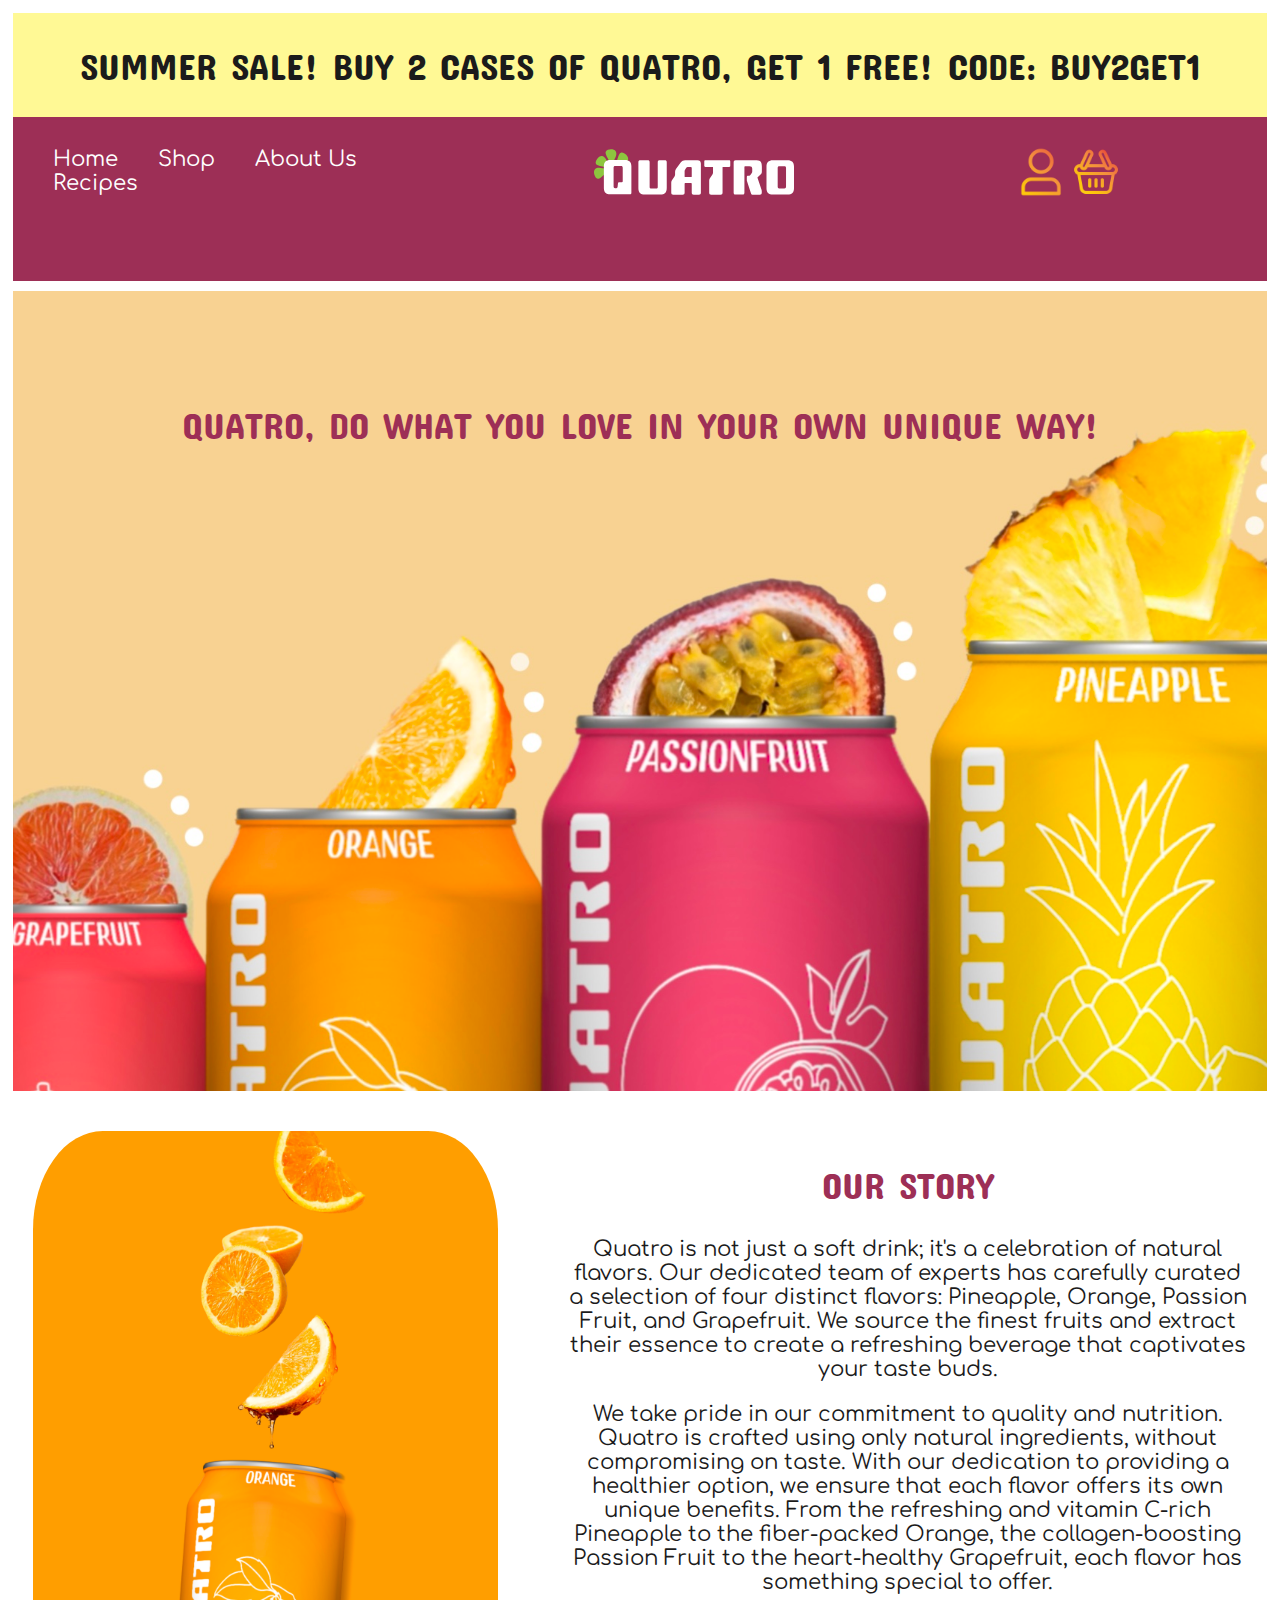
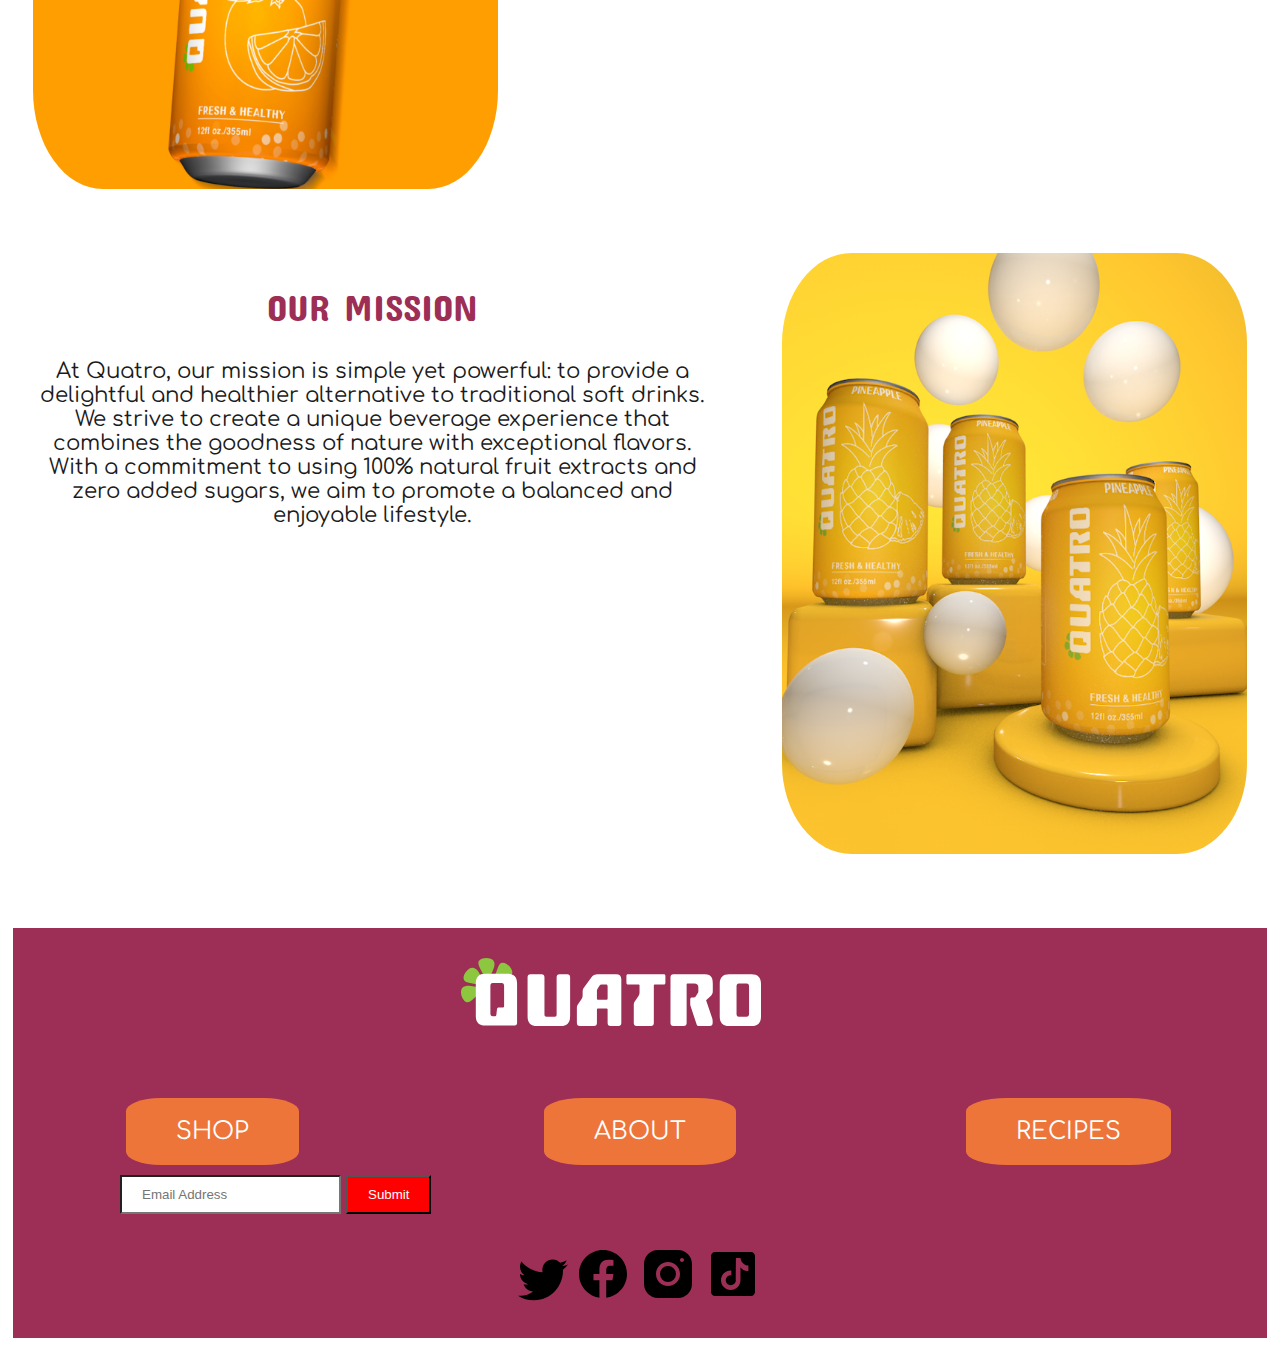
==== about.html @ 8ea50437 "completed about page and footer content" ====
<!DOCTYPE html>
<html lang="en">
    <head>
        <meta charset="UTF-8">
        <meta name="Viewport" content="width=device-width">
        <title>Quatro About</title>
        <link rel="preconnect" href="https://fonts.googleapis.com">
        <link rel="preconnect" href="https://fonts.gstatic.com" crossorigin>
        <link href="https://fonts.googleapis.com/css2?family=Comfortaa:wght@300;400;500;600&family=Concert+One&display=swap" rel="stylesheet">
        <link href="css/main.css" rel="stylesheet">
        <link href="css/grid.css" rel="stylesheet">
    </head>
     <body>
        <h1 class="hidden">About Page</h1>
        <section id="promotion">
            <div class="grid-con">
                <h2 class="col-span-4 m-col-span-12 l-col-span-12 xl-col-span-12 box">
                  SUMMER SALE! BUY 2 CASES OF QUATRO, GET 1 FREE! CODE: BUY2GET1
                </h2>  
              </div>
        </section>

        <header>
            <div class="grid-con">
                <div class="mobile tablet hamburger-menu">
                    <div class="mobile col-span-1 box hamburger-icon ">
                    <button class="hamburgerImg">
                        <img src="/img/hamburger-menu.svg" alt="Hamburger Menu"></button>
                    </div>
                    <div class="tablet m-col-span-3 box hamburger-icon ">
                        <button class="hamburgerImg"> 
                            <img src="/img/hamburger-menu.svg" alt="Hamburger Menu"></button>
                        </div>
                        
                        <div class="show-menu mobile col-span-4 box">
                <ul class="menu-items">
                    <li><a href="index.html">Home</a></li>
                    <li><a href="shop.html">Shop</a></li>
                    <li><a href="about.html">About Us</a></li>
                    <li><a href="recipes.html">Recipes</a></li>
                    </div>
                </ul>
            </div> 
            <nav class= "desktop l-col-span-5 box" >
                <ul>
                    <li><a href="index.html">Home</a></li>
                    <li><a href="shop.html">Shop</a></li>
                    <li><a href="about.html">About Us</a></li>
                    <li><a href="recipes.html">Recipes</a></li>
                </ul>
                </nav>
              <nav class="xldesktop xl-col-span-5 box">
            <ul>
                <li><a href="index.html">Home</a></li>
                <li><a href="shop.html">Shop</a></li>
                <li><a href="about.html">About Us</a></li>
                <li><a href="recipes.html">Recipes</a></li>
            </ul>
        </nav>
              <div class="col-start-2 col-span-2 m-col-span-3 l-col-start-6 l-col-span-3 xl-col-start-6 xl-col-span-3 box">
                <a href="index.html"><img class="logo" src="/img/logo-original.svg" alt="Logo"></a>
              </div>
              <div class="col-start-3 col-span-2 m-col-start-9 m-col-span-3 l-col-start-10 l-col-span-2 xl-col-start-10 xl-col-span-2 box">
                <a href="#"><img src="/img/user.png" alt="Login" ></a>
                <a href="#"><img src="/img/shopping-basket.png" alt="Cart"></a>
              </div>
            </div>
          </header>


         <div class="grid-con">
            <div class="mobile col-span-4 box about-hero-mobile">
                <h2 class="about-hero-text">
                 QUATRO, DO WHAT YOU LOVE IN YOUR OWN UNIQUE WAY!</h2>
            </div>
            <div class="tablet m-col-span-12 box about-hero">
                <h2 class="about-hero-text">
                 QUATRO, DO WHAT YOU LOVE IN YOUR OWN UNIQUE WAY!</h2>
            </div>
          <div class="desktop l-col-span-12 box about-hero">
            <h2 class="about-hero-text">
             QUATRO, DO WHAT YOU LOVE IN YOUR OWN UNIQUE WAY!</h2>
        </div>
        <div class="xldesktop xl-col-span-12 box about-hero">
            <h2 class="about-hero-text">
             QUATRO, DO WHAT YOU LOVE IN YOUR OWN UNIQUE WAY!</h2>
        </div>
        </div>
        <!---about images and section-->
        <section class="grid-con">
        <div class=" col-span-2 m-col-span-5 l-col-span-5 xl-col-span-5 box">
            <div class="the-about-images">
            <img src="/img/aboutus1.jpg">
        </div>
        </div>
         <div class="col-start-3 col-span-2 m-col-start 6 m-col-span-7 l-col-start 6 l-col-span-7 l-col-start 6 l-col-span-7 box">
            <h2>OUR STORY</h2>
            <p>Quatro is not just a soft drink; it's a celebration of natural flavors. Our dedicated team of experts has carefully curated a selection of four distinct flavors: Pineapple, Orange, Passion Fruit, and Grapefruit. We source the finest fruits and extract their essence to create a refreshing beverage that captivates your taste buds.</p>
            <p> We take pride in our commitment to quality and nutrition. Quatro is crafted using only natural ingredients, without compromising on taste. With our dedication to providing a healthier option, we ensure that each flavor offers its own unique benefits. From the refreshing and vitamin C-rich Pineapple to the fiber-packed Orange, the collagen-boosting
                 Passion Fruit to the heart-healthy Grapefruit, each flavor has something special to offer.</p>
        </div>
        <div class="col-span-2 m-col-span-7 l-col-span-7 xl-col-span-7 box">
            <h2>OUR MISSION</h2>
            <p>At Quatro, our mission is simple yet powerful: to provide a delightful and healthier alternative to traditional soft drinks. We strive to create a unique beverage experience that combines the goodness of nature with exceptional flavors. With a commitment to using 100% natural fruit 
                extracts and zero added sugars, we aim to promote a balanced and enjoyable lifestyle.</p>
        </div>
        <div class="col-start 3 col-span-2 m-col-start-8 m-col-span-5 l-col-start-8 l-col-span-5 xl-col-start-8 xl-col-span-5 box">
            <div class="the-about-images">
            <img src="/img/aboutus2.png">
        </div>
        </div>
    </section>

    <script src="js/main.js"></script>
 <footer class="spacer">
    <div class="grid-con">
        <div class="col-start-2 col-span-2 m-col-start-5 m-col-span-4 l-col-start-5 l-col-span-4 xl-col-start-5 xl-col-span-4 box">
            <div class="logo">
          <img src="/img/logo-original.svg">
        </div>
        </div>
        <div class="col-start-2 col-span-1 m-col-start-8 m-col-span-4 l-col-start-1 l-col-span-4 xl-col-start-1 xl-col-span-4 footernav box"><a href="shop.html">SHOP</a></div>
        <div class="col-start-2 col-span-1 m-col-start-8 m-col-span-4 l-col-start-5 l-col-span-4 xl-col-start-5 xl-col-span-4 footernav  box"><a href="about.html">ABOUT</a></div>
        <div class="col-start-2 col-span-1 m-col-start-8 m-col-span-4 l-col-start-9 l-col-span-4 xl-col-start-9 xl-col-span-4 footernav box"><a href="recipes.html">RECIPES</a></div>
        <div class="col-start-2 col-span-3 m-col-span-7 l-col-start-2 l-col-span-10 xl-col-start-2 xl-col-span-10">
            <form class="form-inline" action="/action_page.php">
                <label for="email"></label>
                <input type="email" id="email" placeholder="Email Address" name="email">
                <button type="submit">Submit</button>
            </form>
        </div>
        <div class="col-span-4 box m-col-span-12 l-col-span-12 xl-col-span-12 box">
            <div class="social-media-icons"></div>
            <img src="/img/icons8-twitter-50.svg" alt="twitter">
            <img src="/img/icons8-facebook-60.svg" alt="facebook">
            <img src="/img/icons8-instagram-60.svg" alt="instagram">
            <img src="/img/icons8-tiktok-60.svg" alt="tiktok">
        </div>
        </div>
     </div>
    </footer>
    </body>
        </html>
---- css/main.css ----
.hidden{
   display:none;
}

/*general styles*/
header .grid-con {
  background-color: #9D2F56;
}
body {
   font-family: 'Comfortaa', sans-serif;
   font-weight: 400;
   
 }
 img, embed, object, video, picture{
    max-width:100%;

 }
 nav {
  display: inline-block;
  background-color: #C4D682;
 }

  h1, h2, h3, h4, h5{
   font-family: 'Concert One', sans-serif;
   font-weight: 400;
   color:#9D2F56;
 }
 h1{
  font-size: 30pt;
 }
 h2{
  font-size: 28pt;

 }
 h3{ 
  font-size: 24pt;
 }
 h4{
  font-size: 20pt;

 }
 h5{
  font-size:18pt;
 }
 p{
  font-size: 16pt;
 }
 a{
    text-decoration: none;
    transition:all .5s ease-in-out;

 }
 input,textarea{
    display: block;
    margin:0px;
    padding:0px;
 }

 .spacer {
   margin-top: 40px;
 }
/*footercontent*/
footer{
background-color:#9D2F56;
color:white
}
footer a{
  text-decoration: none;
  background-color: #EE753A;
  padding-left: 50px;
  padding-right: 50px;
  padding-top:20px;
  padding-bottom: 20px;
  border-color: #EE753A;
  color:white;
  border-radius: 20%;
  font-size: 18pt;
}


/*--- promotion ---*/
 #promotion {
  background-color: #FFF995;
  text-align: center;
  padding: 0px;
}

#promotion p {
  color: black;
  font-size: 14px;
  font-weight: bold;
  text-transform: uppercase;
  animation: fade-in 1s ease-in-out;
}

@keyframes fade-in {
  0% {
    opacity: 0;
  }
  100% {
    opacity: 1;
  }
}
 
/*--- promotion end ---*/


/*--- header ---*/

.logo{
  height: 100px;
  width: 300px;
  padding-bottom:50px;

}
header {
  background-color: #9D2F56;
  padding: 0px;
}

header img {
  display: block;
  width: 100%;
  max-width: 200px; /* Adjust the size as needed */
  height: auto;
  cursor: pointer;
}

header a {
  display: inline-block;
  margin-right: 0px;
  color: white;
}

header a:hover img {
  opacity: 0.8;
}
header a img{
display: block; 
width:50px;
height:50px;
}

header button{
  background-color: #9D2F56;
  border:solid #9D2F56;
  }
  .hamburgerImg img{
    background-color:#9D2F56;
    width: 60px;
    height: 60px;
    border-color:#9D2F56;
    padding-top:40%;
  } 
  .mobile .hamburgerImg .hamburgericon {
    width:30px;
    height: 30px;
  }
  .hamburger-menu {
    display: block;
    justify-content: space-between;
    align-items: center;
    background-color:#9D2F56;
    color: #fff;
    padding: 5px;
}

.hamburger-icon {
    cursor: pointer;
}

.menu-items {
    list-style: none;
    display: none;
    left:0%;
}

.menu-items li {
    padding: 10px;
}

.menu-items li a {
    color: #fff;
    text-decoration: none;
}

/* Show the menu items when the hamburger icon is clicked */
.menu-items .show-menu {
  display: block;
  position: fixed;
  transform: translateY(-100%);
  transition: transform 0.2s;
  top: 0;
  left: 100%;
  right: 100%;
  z-index: 98;
  background-color: black;
  color: white;
  transition: 0.4s;
  padding-top: 120px;
}
.menu-items .show-menu li a{
display: block;
width: 100%;
max-width: 200px;
margin: 0 auto 16px;
text-align:center;
padding:12px 16px;
background-color: #8DC63F;

}
/*.show-menu{
  position: fixed;
  transform: translateY(-100%);
  transition: transform 0.2s;
  top: 0;
  left: 0;
  right: 0;
  bottom: 0;
  z-index: 99;
  background: black;
  color: white;
  list-style: none;
  padding-top: 4rem;
}
*/

nav{
  display:block;
  padding: 0px;
  background-color: #9D2F56;


  


}
ul{
  list-style-type: none;
  margin:0;
  padding: 0;


}
nav li a{
  font-size: 16pt;
display: block;
text-align: center;
text-decoration: none;
transition: 0.2s;


}
 
nav a:hover{
  opacity: 0.7;
}
li{
  padding-left: 20px;
  padding-right: 20px;
float:left
}
/*--- header end ---*/



/*---hero section--- */
.hero {
  background-image: url("../img/header_bg-desktop.jpg");
  background-size: cover;
  background-position: center;
  height:823px;
}
.col-span-4 .hero {
  background-image: url("../img/header-img.jpg");
  background-size: cover;
  background-position: center;
  height:310px;
}

.hero-content {
  color: black; 
  padding-top: 40px;
}

.button {
  display: inline-block;
  background-color: #ff0000; 
  color: #ffffff; 
  padding: 10px 20px;
  text-decoration: none;
}






.branding-promises {
  background-color: #8DC63F; 
  text-align: center;
  padding: 0px;
}
p .branding-promises {
  color:white;
}

/*---hero section end--- */

.about {
  padding: 20px;
}

.about-content-desktop {
  display:block;
}

.about-image {
  display: inline-block;
 height: 200px;


}

.about-icons {
  display: flex;
  justify-content: space-between;
  margin-top: 20px;
  margin-left: 500px;
  margin-right:500px;
}

.about-icon {
  width: 60px;
  height: 60px; }

.about-content-mobile {
  display: block;
}

.about-image-mobile {
  background-image: url("path/to/about-image-mobile.jpg");
  background-size: cover;
  background-position: center;
}

/*product images*/
.productimage-1 {
  background-size: cover;
  background-position: center;
  background-color: #F4C02E;

}

/*video*/

.video {
     background-image:url("path/to/.video.jpg");
     background-size: cover;
     background-position: center;
     height: 400px;
     background-color: gray; 
}

/* review*/
.review{
  background-color: #EB6763;
  color: #fff;
  font-family: Arial, Helvetica, sans-serif;
  font-size: 20pt;
}

/*cans*/
.can-1 {
background-size: cover;
background-position: center;
background-color:#9D2F56;
}

.can-2 {
  background-size: cover;
  background-position: center;
  background-color: #F47723 ; 
  padding-top: 45px;
  }
  
.can-3 {
  background-size: cover;
  background-position: center;
  background-color: #EB6763; 
  padding-top:50px;
  
  }
  
  .carousel-container {
    width: 100%;
    max-width: 600px; /* Set the desired width for the carousel */
    margin: 0 auto;
    overflow: hidden;
    position: relative;
  }
  
  .carousel-slide {
    display: flex;
    width: 300%; /* 3 images, each taking up 100% of the container */
    animation: slide 10s infinite; /* Adjust the speed and timing as needed */
  }
  
  .carousel-slide img {
    width: 100%;
    height: auto;
  }
  
  @keyframes slide {
    0% { transform: translateX(0); }
    33.33% { transform: translateX(-100%); }
    66.66% { transform: translateX(-200%); }
    100% { transform: translateX(0); }
  }
  
  
  
  
  
  
/*recipes*/
.title {
  padding-top: 10px;
  
}

.recipe-1{
  background-size: cover;
  background-position: center;
  background-color: #FFF07B; 
  }
  .recipe-1:hover{
    color:#FFBE7C;
  }
  .recipe-2{
     background-size: cover;
     background-position: center;
     background-color: #FFF07B; 
     }
     .recipe-2:hover{
      color:#FFBE7C

    }

  .recipe-3{
     background-size: cover;
     background-position: center;
     background-color: #FFF07B;

        }

        .recipe-3:hover{
          color:#FFBE7C;
        }

        
/*Newsletter*/

.newsletter-img{
background-image:url("path/to/.newsletter-img");
background-size: cover;
background-position: center;
height: 250px;
background-color: gray;
}

#email {
  display: inline-block;
  background-color:#ffffff;
  padding: 10px 20px;
}


button{
  display: inline-block;
  background-color: #ff0000; 
  color: #ffffff; 
  padding: 10px 20px;
  text-decoration: none;
}

/*Shop*/
.shop-hero{
background-image:url("path/to/.shop-hero.jpg");
background-size: cover;
background-position: center;  
height: 800px;
background-color: #FFBE7C;
}
/*recipe page*/
.recipe-ingredients{
  text-align: left;
}

/*aboout page*/
.about-hero  {
  background-image: url("/img/hero-aboutus-desktop.jpg");
  background-size:cover;
  background-position: center;
 height: 800px;
 background-color: #FFBE7C;
}

.about-hero-mobile{
  background-image: url("/img/hero-aboutus-mobile-2.jpg");
  background-size:cover;
  background-position: center;
  height:400px;
}

.about-hero-text{
padding-top: 60px;
}

.the-about-images img {
  border-radius: 15%;
}
---- css/grid.css ----
html {
    box-sizing: border-box; 
    width: 100%;
    border:none;
    padding: 5px;
  }

  *, *::before, *::after {
    box-sizing: inherit; 
  }
  .box {
    color: rgb(27, 27, 27);
    border-radius: 0px;
    padding: 20px;
    text-align: center;
    margin-top: 10px;
    margin-bottom:10px;
  }
  /*mobile*/
  .fullwidth-grid-con {
    display:grid;
    grid-template-columns:1fr minmax(0,767px)1fr;
  }
  .grid-con {
    display:grid;
    grid-template-columns: repeat(4,minmax(0,1fr));
    grid-column-gap :30px;
    max-width:767px;
    margin:0px auto;
    padding-left: 0px;
    padding-right:0px;
  }
  .col-span-auto {
    grid-column:span 1/span 1;
  }
  .col-span-1{
  grid-column:span 1/ span 1;
  }
  .col-span-2{
  grid-column:span 2/ span 2;
  }
  .col-span-3{
  grid-column: span 3/ span 3;
  }
  .col-span-4{
  grid-column: span 4/ span 4;
  }

  .col-span-full{
  grid-column: 1/-1;
  }

  .col-start-1{
    grid-column-start: 1;
  }
  .col-start-2{
    grid-column-start: 2;
  }
  .col-start-3{
    grid-column-start: 3;
  }
  .col-start-4{
    grid-column-start: 4;
  }
  .col-start-auto{
    grid-column-start: auto;
  }
  
  
  .col-end-1{
    grid-column-end: 1;
  }
  .col-end-2{
    grid-column-end: 2;
  }
  .col-end-3{
    grid-column-end: 3;
  }
  .col-end-4{
    grid-column-end: 4;
  }
  .col-end-5{
    grid-column-end: 5;
  }
  .col-end-auto{
    grid-column-end: auto;
  }
  .mobile{
    display:block;
    }
    .tablet{
    display:none;
    }
    .desktop{
    display: none;
    }
    .xldesktop {
      display: none;
    }
    /*tablet*/
    @media screen and (min-width:768px){
        /*body{
          background:#ff0000;
        }*/
      
      .fullwidth-grid-con{
        display:grid;
        grid-template-columns:1fr minmax(0,1199px)1fr;
      }
        .grid-con {
          display:grid;
          grid-template-columns: repeat(12, minmax(0,1fr));
          grid-column-gap :30px;
          max-width:1199px;
          /*only remove below whedn you fully understand the passing ofthe rules and values (this rule only)*/
          margin:0px auto;
          padding-left: 0px;
          padding-right:0px;
        }
        .m-col-span-1{
          grid-column: span 1 / span 1;
        }
        .m-col-span-2{
          grid-column: span 2/ span 2;
        }  
        .m-col-span-3{
          grid-column: span 3 / span 3;
        }  
        .m-col-span-4{
          grid-column: span 4 / span 4;
        }  
        .m-col-span-5{
          grid-column: span 5 / span 5;
        }  
        .m-col-span-6{
          grid-column: span 6 / span 6;
        }  
        .m-col-span-7{
          grid-column: span 7 / span 7;
        }
        .m-col-span-8{
          grid-column: span 8 / span 8;
        }
        .m-col-span-9{
          grid-column: span 9 / span 9;
        }
        .m-col-span-10{
          grid-column: span 10 / span 10;
        }
        .m-col-span-11{
          grid-column: span 11 / span 11;
        }
        .m-col-span-12{
          grid-column: span 12 / span 12;
        }
        .m-col-span-full{
          grid-column:  1 / -1;
        }
        
        .m-col-start-1{
          grid-column-start: 1;
        }
        .m-col-start-2{
          grid-column-start: 2;
        }
        .m-col-start-3{
          grid-column-start: 3;
        }
        .m-col-start-4{
          grid-column-start: 4;
        }
        .m-col-start-5{
          grid-column-start: 5;
        }
        .m-col-start-6{
          grid-column-start: 6;
        }
        .m-col-start-7{
          grid-column-start: 7;
        }
        .m-col-start-8{
          grid-column-start: 8;
        }  
        .m-col-start-9{
          grid-column-start: 9;
        }  
        .m-col-start-10{
          grid-column-start: 10;
        }
        .m-col-start-11{
          grid-column-start: 11;
        }
        .m-col-start-12{
          grid-column-start: 12;
        }
        .m-col-start-auto{
          grid-column-start: auto;
        }
      
        .m-col-end-1{
          grid-column-end: 1;
        }
        .m-col-end-2{
          grid-column-end: 2;
        }
        .m-col-end-3{
          grid-column-end: 3;
        }
        .m-col-end-4{
          grid-column-end: 4;
        }
        .m-col-end-5{
          grid-column-end: 5;
        }
        .m-col-end-6{
          grid-column-end: 6;
        }
        .m-col-end-7{
          grid-column-end: 7;
        }
        .m-col-end-8{
          grid-column-end: 8;
        }
        .m-col-end-9{
          grid-column-end: 9;
        }
        .m-col-end-10{
          grid-column-end: 10;
        }
        .m-col-end-11{
          grid-column-end: 11;
        } 
        .m-col-end-12{
          grid-column-end: 12;
        }
        .m-col-end-auto{
          grid-column-end: auto;
        }
        .mobile{
          display:none;
          }
          .tablet{
          display:block;
          }
          .desktop{
          display: none;
          }
          .xldesktop {
            display: none;
          }
    }

    /*desktop*/
     /*padding:0px 15px 0px 15px;*/
@media screen and (min-width: 1200px) {
  /* body{
     background: #00ff48;
   }*/
   .fullwidth-grid-con {
     display:grid;
     grid-template-columns:1fr minmax(0,1919px)1fr;
   }
 
   .grid-con {
     display:grid;
     grid-template-columns: repeat(12,minmax(0,1fr));
     grid-column-gap :30px;
     max-width:1919px;
     margin:0px auto;
     padding-left: 0px;
     padding-right:0px;
   }
   .l-col-span-1{
    grid-column: span 1 / span 1;
  }
  .l-col-span-2{
    grid-column: span 2/ span 2;
  }  
  .l-col-span-3{
    grid-column: span 3 / span 3;
  }  
  .l-col-span-4{
    grid-column: span 4 / span 4;
  }  
  .l-col-span-5{
    grid-column: span 5 / span 5;
  }  
  .l-col-span-6{
    grid-column: span 6 / span 6;
  }  
  .l-col-span-7{
    grid-column: span 7 / span 7;
  }
  .l-col-span-8{
    grid-column: span 8 / span 8;
  }
  .l-col-span-9{
    grid-column: span 9 / span 9;
  }
  .l-col-span-10{
    grid-column: span 10 / span 10;
  }
  .l-col-span-11{
    grid-column: span 11 / span 11;
  }
  .l-col-span-12{
    grid-column: span 12 / span 12;
  }
  .l-col-span-full{
    grid-column:  1 / -1;
  }
  
  .l-col-start-1{
    grid-column-start: 1;
  }
  .l-col-start-2{
    grid-column-start: 2;
  }
  .l-col-start-3{
    grid-column-start: 3;
  }
  .l-col-start-4{
    grid-column-start: 4;
  }
  .l-col-start-5{
    grid-column-start: 5;
  }
  .l-col-start-6{
    grid-column-start: 6;
  }
  .l-col-start-7{
    grid-column-start: 7;
  }
  .l-col-start-8{
    grid-column-start: 8;
  }  
  .l-col-start-9{
    grid-column-start: 9;
  }  
  .l-col-start-10{
    grid-column-start: 10;
  }
  .l-col-start-11{
    grid-column-start: 11;
  }
  .l-col-start-12{
    grid-column-start: 12;
  }
  .l-col-start-auto{
    grid-column-start: auto;
  }

  .l-col-end-1{
    grid-column-end: 1;
  }
  .l-col-end-2{
    grid-column-end: 2;
  }
  .l-col-end-3{
    grid-column-end: 3;
  }
  .l-col-end-4{
    grid-column-end: 4;
  }
  .l-col-end-5{
    grid-column-end: 5;
  }
  .l-col-end-6{
    grid-column-end: 6;
  }
  .l-col-end-7{
    grid-column-end: 7;
  }
  .l-col-end-8{
    grid-column-end: 8;
  }
  .l-col-end-9{
    grid-column-end: 9;
  }
  .l-col-end-10{
    grid-column-end: 10;
  }
  .l-col-end-11{
    grid-column-end: 11;
  } 
  .l-col-end-12{
    grid-column-end: 12;
  }
  .l-col-end-auto{
    grid-column-end: auto;
  }
 
 .mobile{
 display:none;
 }
 .tablet{
 display:none;
 }
 .desktop{
 display: block;
 }  
 .xldesktop {
  display: none;
}                                                    
 }
 @media screen and (min-width: 1920px) {

  /*body {
    background: #0400e0;
  }*/

  .full-width-grid-con {
    display: grid;
    grid-template-columns: 1fr minmax(0, 1920px) 1fr;
  }
  
  .grid-con {
    display: grid;
    grid-template-columns: repeat(12, minmax(0, 1fr));
    grid-column-gap: 34px;
    max-width: none;
    margin: 0px auto;
    padding-left: 0px;
    padding-right: 0px;
  }

  .xl-col-span-1 {
    grid-column: span 1 / span 1;
  }

  .xl-col-span-2 {
    grid-column: span 2 / span 2;
  }

  .xl-col-span-3 {
    grid-column: span 3 / span 3;
  }

  .xl-col-span-4 {
    grid-column: span 4 / span 4;
  }

  .xl-col-span-5 {
    grid-column: span 5 / span 5;
  }

  .xl-col-span-6 {
    grid-column: span 6 / span 6;
  }

  .xl-col-span-7 {
    grid-column: span 7 / span 7;
  }

  .xl-col-span-8 {
    grid-column: span 8 / span 8;
  }

  .xl-col-span-9 {
    grid-column: span 9 / span 9;
  }

  .xl-col-span-10 {
    grid-column: span 10 / span 10;
  }

  .xl-col-span-11 {
    grid-column: span 11 / span 11;
  }

  .xl-col-span-12 {
    grid-column: span 12 / span 12;
  }

  .xl-col-span-full {
    grid-column: 1 / -1;
  }

  /*-- Using grid column start --*/

.xl-col-start-1 {
  grid-column-start: 1;
}

.xl-col-start-2 {
  grid-column-start: 2;
}

.xl-col-start-3 {
  grid-column-start: 3;
}

.xl-col-start-4 {
  grid-column-start: 4;
}

.xl-col-start-5 {
  grid-column-start: 5;
}

.xl-col-start-6 {
  grid-column-start: 6;
}

.xl-col-start-7 {
  grid-column-start: 7;
}

.xl-col-start-8 {
  grid-column-start: 8;
}

.xl-col-start-9 {
  grid-column-start: 9;
}

.xl-col-start-10 {
  grid-column-start: 10;
}

.xl-col-start-11 {
  grid-column-start: 11;
}

.xl-col-start-12 {
  grid-column-start: 12;
}

.xl-col-start-13 {
  grid-column-start: 13;
}

.xl-col-start-auto {
  grid-column-start: auto;
}

.xl-col-end-1 {
  grid-column-end: 1;
}

.xl-col-end-2 {
  grid-column-end: 2;
}

.xl-col-end-3 {
  grid-column-end: 3;
}

.xl-col-end-4 {
  grid-column-end: 4;
}

.xl-col-end-5 {
  grid-column-end: 5;
}

.xl-col-end-6 {
  grid-column-end: 6;
}

.xl-col-end-7 {
  grid-column-end: 7;
}

.xl-col-end-8 {
  grid-column-end: 8;
}

.xl-col-end-9 {
  grid-column-end: 9;
}

.xl-col-end-10 {
  grid-column-end: 10;
}

.xl-col-end-11 {
  grid-column-end: 11;
}

.xl-col-end-12 {
  grid-column-end: 12;
}

.xl-col-end-13 {
  grid-column-end: 13;
}

.xl-col-end-auto {
  grid-column-end: auto;
}
  
.mobile {
  display: none;
}
  
.tablet {
    display: none;
}
  
.desktop {
  display: none;
}
.xldesktop {
  display: block;
}
}
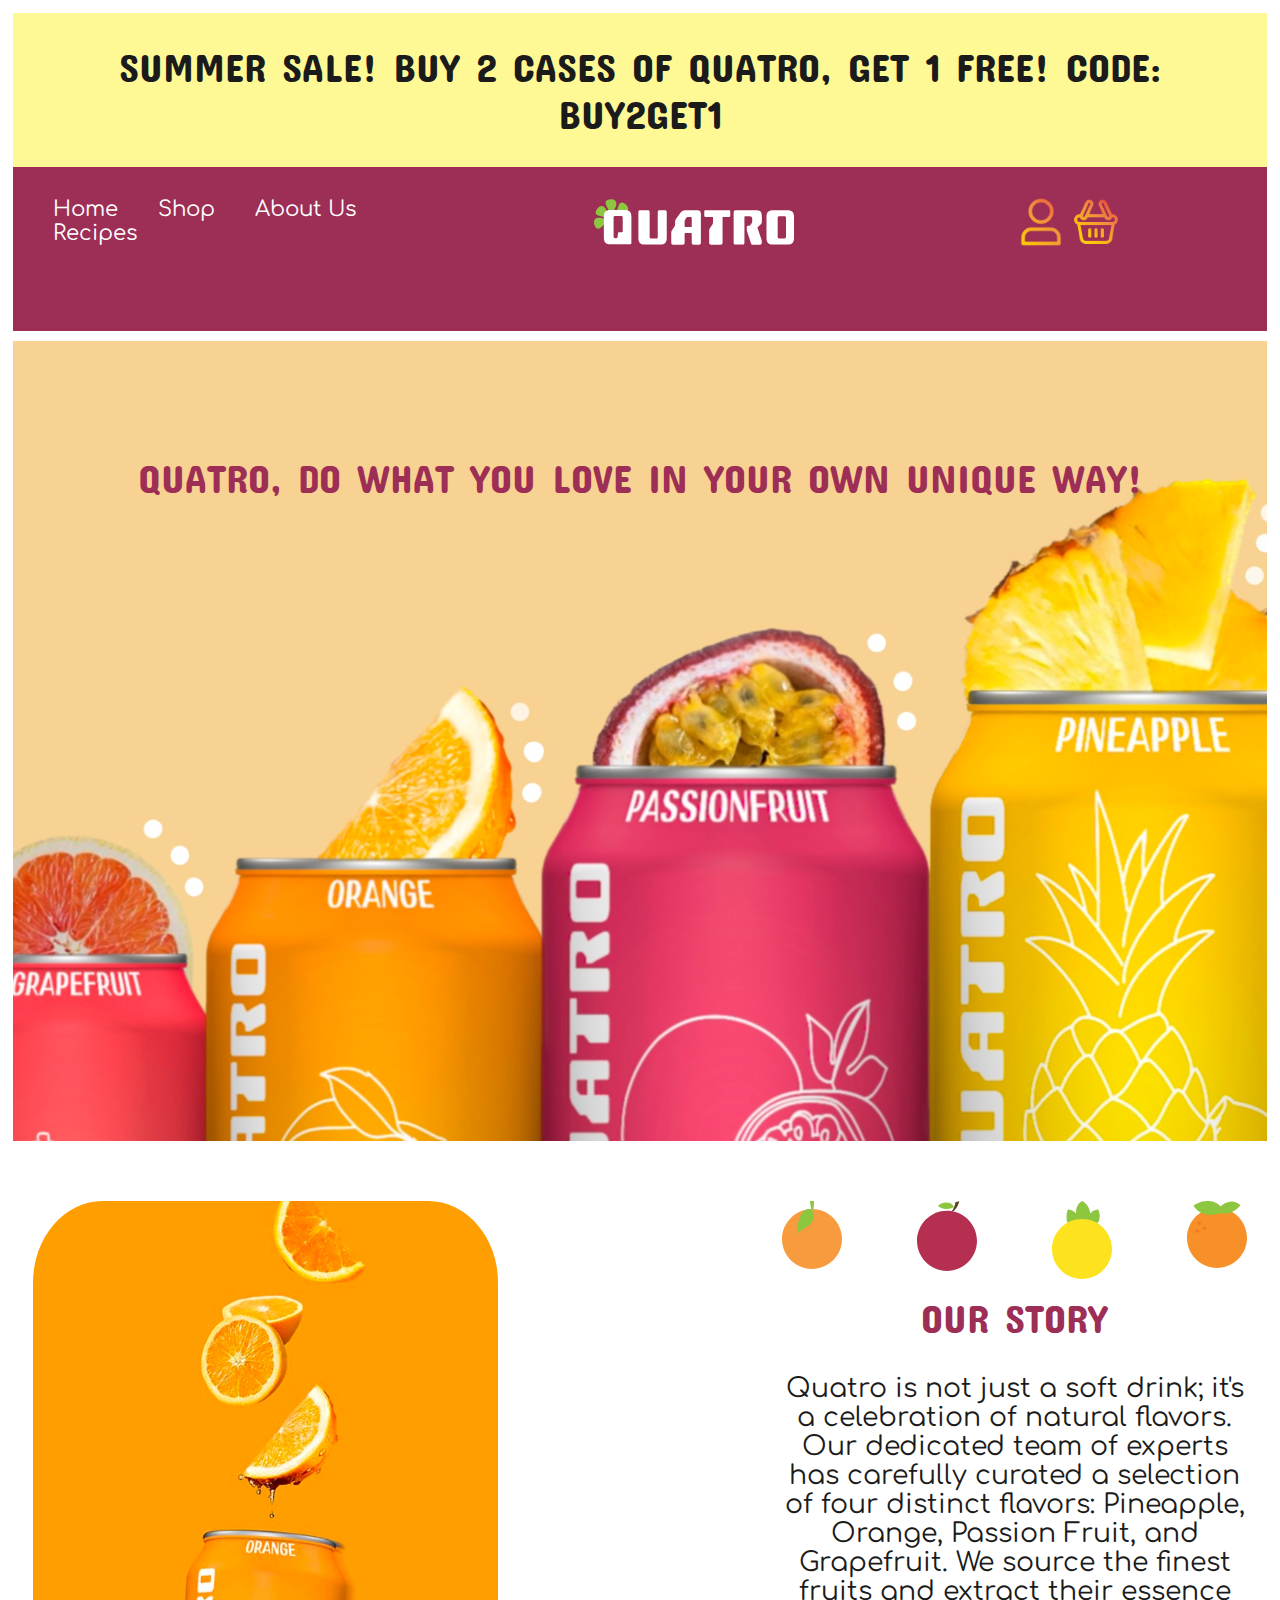
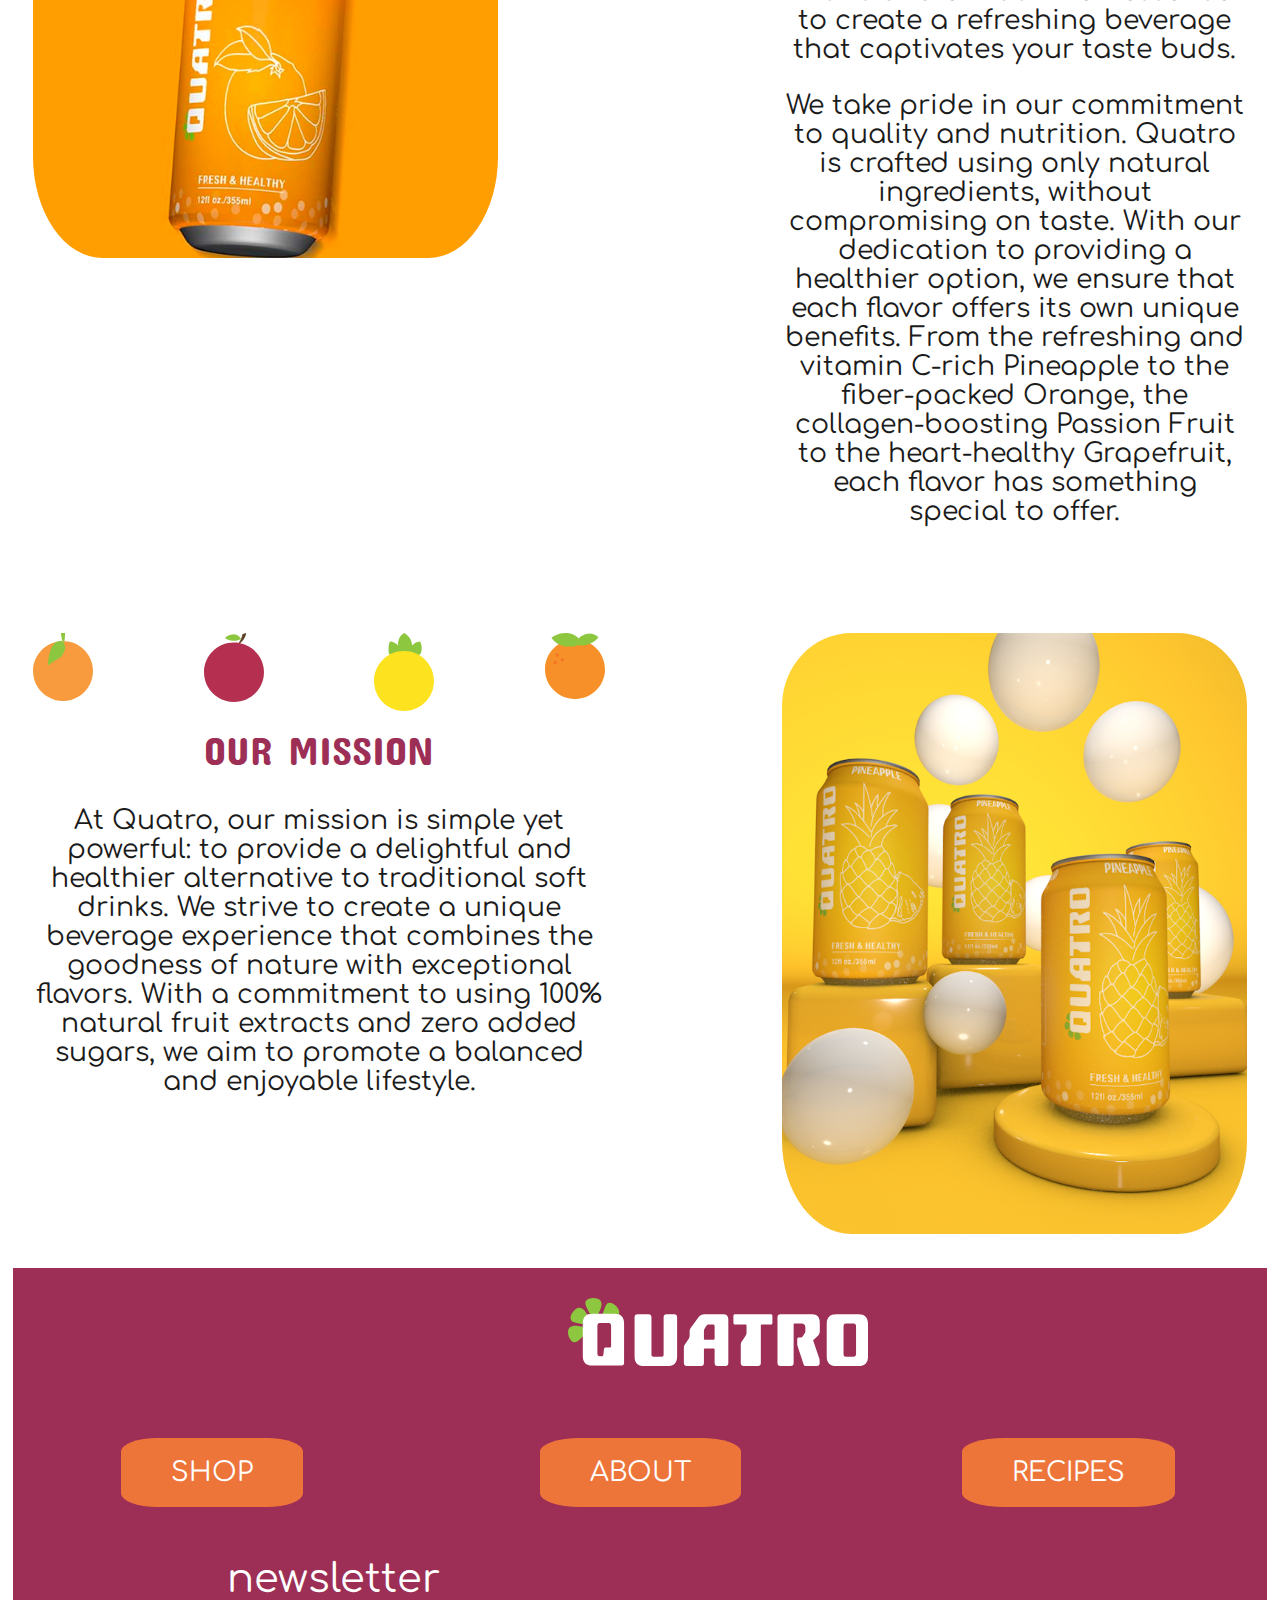
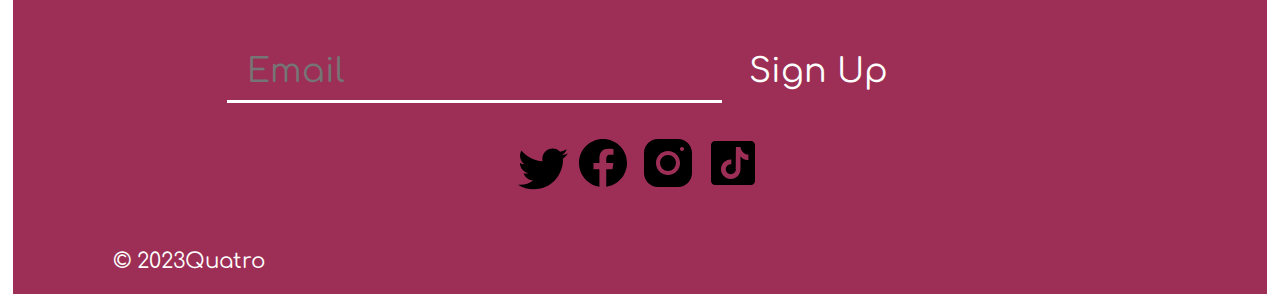
==== commit 2bde9180: "about page icons separate device classes for recipes for alignment" ====
--- a/about.html
+++ b/about.html
@@ -38,8 +38,8 @@
                     <li><a href="shop.html">Shop</a></li>
                     <li><a href="about.html">About Us</a></li>
                     <li><a href="recipes.html">Recipes</a></li>
+                </ul>
                     </div>
-                </ul>
             </div> 
             <nav class= "desktop l-col-span-5 box" >
                 <ul>
@@ -90,56 +90,95 @@
         <section class="grid-con">
         <div class=" col-span-2 m-col-span-5 l-col-span-5 xl-col-span-5 box">
             <div class="the-about-images">
-            <img src="/img/aboutus1.jpg">
+            <img src="/img/aboutus1.jpg" alt=" Product image of orange flavour">
         </div>
         </div>
-         <div class="col-start-3 col-span-2 m-col-start 6 m-col-span-7 l-col-start 6 l-col-span-7 l-col-start 6 l-col-span-7 box">
+         <div class="col-start-3 col-span-2 m-col-start-7 m-col-span-7 l-col-start-8 l-col-span-5 xl-col-start-7 xl-col-span-5 box">
+            <div class="about-icons">
+                <div class="about-icon">
+                <img src="/img/grape.svg" alt="grapefruit icon"></div>
+                <div class="about-icon">
+                <img src="/img/Passionfruit.svg" alt="passionfruit icon"></div>
+                <div class="about-icon">
+                <img src="/img/pinapple1.svg" alt="pineapple icon"></div>
+                <div class="about-icon">
+                    <img src="/img/orange.svg" alt="orange"></div>
+            </div>
             <h2>OUR STORY</h2>
             <p>Quatro is not just a soft drink; it's a celebration of natural flavors. Our dedicated team of experts has carefully curated a selection of four distinct flavors: Pineapple, Orange, Passion Fruit, and Grapefruit. We source the finest fruits and extract their essence to create a refreshing beverage that captivates your taste buds.</p>
             <p> We take pride in our commitment to quality and nutrition. Quatro is crafted using only natural ingredients, without compromising on taste. With our dedication to providing a healthier option, we ensure that each flavor offers its own unique benefits. From the refreshing and vitamin C-rich Pineapple to the fiber-packed Orange, the collagen-boosting
                  Passion Fruit to the heart-healthy Grapefruit, each flavor has something special to offer.</p>
-        </div>
-        <div class="col-span-2 m-col-span-7 l-col-span-7 xl-col-span-7 box">
+                </div>
+        <div class="col-span-2 m-col-span-6 l-col-span-6 xl-col-span-6 box">
+            <div class="about-icons">
+                <div class="about-icon">
+                <img src="/img/grape.svg" alt="grapefruit icon"></div>
+                <div class="about-icon">
+                <img src="/img/Passionfruit.svg" alt="passionfruit icon"></div>
+                <div class="about-icon">
+                <img src="/img/pinapple1.svg" alt="pineapple icon"></div>
+                <div class="about-icon">
+                    <img src="/img/orange.svg" alt="orange"></div>
+            </div>
             <h2>OUR MISSION</h2>
             <p>At Quatro, our mission is simple yet powerful: to provide a delightful and healthier alternative to traditional soft drinks. We strive to create a unique beverage experience that combines the goodness of nature with exceptional flavors. With a commitment to using 100% natural fruit 
                 extracts and zero added sugars, we aim to promote a balanced and enjoyable lifestyle.</p>
         </div>
         <div class="col-start 3 col-span-2 m-col-start-8 m-col-span-5 l-col-start-8 l-col-span-5 xl-col-start-8 xl-col-span-5 box">
             <div class="the-about-images">
-            <img src="/img/aboutus2.png">
+            <img src="/img/aboutus2.png" alt="product image of pineapple flavour">
         </div>
         </div>
     </section>
+    <section class="grid-con newsletter">
+        <div class="tablet m-col-span-12 box">
+            <h3>Join our mailing list! </h3>
+            <p>Enter your email to be the first to know about anything Quatro</p>
+            </div>
+        <div class="tablet m-col-span-8 box">
+            <form class="form-inline" action="/action_page.php">
+                <label for="email"></label>
+                <input type="email" id="email" placeholder="Email" name="email">
+                <div class="tablet m-col-start-9 m-col-span-3 box">
+                <button type="submit">Submit</button> 
+            </div>
+            </form>
+        </div>
+</section>
 
     <script src="js/main.js"></script>
- <footer class="spacer">
-    <div class="grid-con">
-        <div class="col-start-2 col-span-2 m-col-start-5 m-col-span-4 l-col-start-5 l-col-span-4 xl-col-start-5 xl-col-span-4 box">
-            <div class="logo">
-          <img src="/img/logo-original.svg">
+    <footer class="spacer">
+        <div class="grid-con">
+            <div class="col-start-2 col-span-2 m-col-start-5 m-col-span-7 l-col-start-6 l-col-span-6 xl-col-start-6 xl-col-span-6 box">
+                <div class="logo">
+              <img src="/img/logo-original.svg" alt="quatro logo">
+            </div>
+            </div>
+            <div class="col-start-2 col-span-1 m-col-start-9 m-col-span-4 l-col-start-1 l-col-span-4 xl-col-start-1 xl-col-span-4 footernav box"><a href="shop.html">SHOP</a></div>
+            <div class="col-start-2 col-span-1 m-col-start-9 m-col-span-4 l-col-start-5 l-col-span-4 xl-col-start-5 xl-col-span-4 footernav  box"><a href="about.html">ABOUT</a></div>
+            <div class="col-start-2 col-span-1 m-col-start-9 m-col-span-4 l-col-start-9 l-col-span-4 xl-col-start-9 xl-col-span-4 footernav box"><a href="recipes.html">RECIPES</a></div>
+            <div class="col-span-4 m-col-span-9 m-col-start-2 l-col-span-10 l-col-start-3 xl-col-span-10 xl-col-start-3">
+                <p>newsletter</p>
+            <form class="form-inline" action="/action_page.php">
+                <label for="email"></label>
+                <input type="email" id="email" placeholder="Email" name="email">
+                <button type="submit">Sign Up </button>
+            </form>
+        </div>
+            <div class="col-span-4 box m-col-span-12 l-col-span-12 xl-col-span-12 box">
+                <div class="social-media-icons">
+                <img src="/img/icons8-twitter-50.svg" alt="twitter">
+                <img src="/img/icons8-facebook-60.svg" alt="facebook">
+                <img src="/img/icons8-instagram-60.svg" alt="instagram">
+                <img src="/img/icons8-tiktok-60.svg" alt="tiktok">
+            </div>
+            </div>
+         <div class="col-span-2 m-col-span-4 l-col-span-4 xl-col-span-4">
+        <p id="copyright"> &copy; 2023Quatro </p> 
         </div>
         </div>
-        <div class="col-start-2 col-span-1 m-col-start-8 m-col-span-4 l-col-start-1 l-col-span-4 xl-col-start-1 xl-col-span-4 footernav box"><a href="shop.html">SHOP</a></div>
-        <div class="col-start-2 col-span-1 m-col-start-8 m-col-span-4 l-col-start-5 l-col-span-4 xl-col-start-5 xl-col-span-4 footernav  box"><a href="about.html">ABOUT</a></div>
-        <div class="col-start-2 col-span-1 m-col-start-8 m-col-span-4 l-col-start-9 l-col-span-4 xl-col-start-9 xl-col-span-4 footernav box"><a href="recipes.html">RECIPES</a></div>
-        <div class="col-start-2 col-span-3 m-col-span-7 l-col-start-2 l-col-span-10 xl-col-start-2 xl-col-span-10">
-            <form class="form-inline" action="/action_page.php">
-                <label for="email"></label>
-                <input type="email" id="email" placeholder="Email Address" name="email">
-                <button type="submit">Submit</button>
-            </form>
-        </div>
-        <div class="col-span-4 box m-col-span-12 l-col-span-12 xl-col-span-12 box">
-            <div class="social-media-icons"></div>
-            <img src="/img/icons8-twitter-50.svg" alt="twitter">
-            <img src="/img/icons8-facebook-60.svg" alt="facebook">
-            <img src="/img/icons8-instagram-60.svg" alt="instagram">
-            <img src="/img/icons8-tiktok-60.svg" alt="tiktok">
-        </div>
-        </div>
-     </div>
-    </footer>
-    </body>
-        </html>
+        </footer>
+        </body>
+            </html>
 
 
--- a/css/main.css
+++ b/css/main.css
@@ -6,11 +6,12 @@
 header .grid-con {
   background-color: #9D2F56;
 }
-body {
+body, button, a, input{
    font-family: 'Comfortaa', sans-serif;
    font-weight: 400;
    
  }
+
  img, embed, object, video, picture{
     max-width:100%;
 
@@ -26,28 +27,30 @@
    color:#9D2F56;
  }
  h1{
+  font-size: 32pt;
+ }
+ h2{
   font-size: 30pt;
- }
- h2{
+
+ }
+ h3{ 
   font-size: 28pt;
-
- }
- h3{ 
-  font-size: 24pt;
  }
  h4{
+  font-size: 26pt;
+
+ }
+ h5{
+  font-size:24pt;
+ }
+ p{
   font-size: 20pt;
-
- }
- h5{
-  font-size:18pt;
- }
- p{
-  font-size: 16pt;
- }
- a{
+ }
+ a {
     text-decoration: none;
+   font-family: 'Comfortaa', sans-serif;
     transition:all .5s ease-in-out;
+    font-size: 20pt;
 
  }
  input,textarea{
@@ -57,26 +60,8 @@
  }
 
  .spacer {
-   margin-top: 40px;
- }
-/*footercontent*/
-footer{
-background-color:#9D2F56;
-color:white
-}
-footer a{
-  text-decoration: none;
-  background-color: #EE753A;
-  padding-left: 50px;
-  padding-right: 50px;
-  padding-top:20px;
-  padding-bottom: 20px;
-  border-color: #EE753A;
-  color:white;
-  border-radius: 20%;
-  font-size: 18pt;
-}
-
+   margin-top: 0px;
+ }
 
 /*--- promotion ---*/
  #promotion {
@@ -87,7 +72,6 @@
 
 #promotion p {
   color: black;
-  font-size: 14px;
   font-weight: bold;
   text-transform: uppercase;
   animation: fade-in 1s ease-in-out;
@@ -147,8 +131,8 @@
   }
   .hamburgerImg img{
     background-color:#9D2F56;
-    width: 60px;
-    height: 60px;
+    width: 50px;
+    height: 50px;
     border-color:#9D2F56;
     padding-top:40%;
   } 
@@ -157,58 +141,50 @@
     height: 30px;
   }
   .hamburger-menu {
-    display: block;
-    justify-content: space-between;
-    align-items: center;
-    background-color:#9D2F56;
-    color: #fff;
-    padding: 5px;
-}
-
-.hamburger-icon {
-    cursor: pointer;
+   border: 0;
+   background-color: #9D2F56;
+   margin: 20px;
+   cursor: pointer;
+   z-index: 2;
+   position: absolute;
+   top:0;
+}
+
+.nava{
+  position: absolute;
+  height: 100%;
+  width:300px;
+  display: flex;
+  flex-direction:column;
+  justify-content: center;
+  margin-left: -300px;
+  transition: ease 700ms;
+  top:0;
 }
 
 .menu-items {
-    list-style: none;
-    display: none;
-    left:0%;
-}
-
-.menu-items li {
-    padding: 10px;
-}
-
-.menu-items li a {
-    color: #fff;
-    text-decoration: none;
-}
-
-/* Show the menu items when the hamburger icon is clicked */
-.menu-items .show-menu {
-  display: block;
-  position: fixed;
-  transform: translateY(-100%);
-  transition: transform 0.2s;
-  top: 0;
-  left: 100%;
-  right: 100%;
-  z-index: 98;
-  background-color: black;
-  color: white;
-  transition: 0.4s;
-  padding-top: 120px;
-}
-.menu-items .show-menu li a{
-display: block;
-width: 100%;
-max-width: 200px;
-margin: 0 auto 16px;
-text-align:center;
-padding:12px 16px;
-background-color: #8DC63F;
-
-}
+  display: flex;
+  flex-direction: column;
+  background-color: #9D2F56;
+  justify-content: space-between;
+  height: 100%;
+  padding:150px 0px;
+
+}
+.menu-items li{
+  font-size: 50px;
+  margin: 0px, 80px;
+}
+.menu-items li a{
+  color:white;
+}
+
+.nava.close{
+  margin-left: 0px;
+}
+
+
+
 /*.show-menu{
   position: fixed;
   transform: translateY(-100%);
@@ -266,7 +242,7 @@
 
 /*---hero section--- */
 .hero {
-  background-image: url("../img/header_bg-desktop.jpg");
+  background-image: url("../img/hero-home-desktop.jpg");
   background-size: cover;
   background-position: center;
   height:823px;
@@ -307,41 +283,48 @@
 
 /*---hero section end--- */
 
+#banner{
+  justify-content:space-evenly;
+}
+
 .about {
   padding: 20px;
 }
 
 .about-content-desktop {
   display:block;
-}
-
-.about-image {
+  
+  
+}
+
+.about-image img {
   display: inline-block;
- height: 200px;
+ width:600px;
+ border-color: #FBA327;
+ border-width: 20px;
+ border-radius: 15%;
+ margin-left:15px;
 
 
 }
 
 .about-icons {
   display: flex;
-  justify-content: space-between;
+  justify-content:space-between;
   margin-top: 20px;
-  margin-left: 500px;
-  margin-right:500px;
+  color: #9D2F56;
+  
 }
 
 .about-icon {
   width: 60px;
   height: 60px; }
 
-.about-content-mobile {
-  display: block;
-}
-
-.about-image-mobile {
-  background-image: url("path/to/about-image-mobile.jpg");
-  background-size: cover;
-  background-position: center;
+.learn-more{
+  text-decoration: underline;
+  font-size: 16pt;
+  color: #9D2F56;
+  font-weight: 600;
 }
 
 /*product images*/
@@ -351,27 +334,107 @@
   background-color: #F4C02E;
 
 }
-
+/*Carousel*/
+#game-boards {
+    text-align: center;
+    display: flex;
+    flex-direction: row;
+    max-width: 900px;
+    margin: 0 auto;
+  }
+
+.puzzle-pieces, .puzzle-board {
+	margin-top: 40px;
+	height: 400px;
+	border: medium solid #333;
+	background-color: #000;
+	color: inherit;
+	overflow: hidden;
+}
+
+.puzzle-pieces {
+	width: 300px;
+	margin-right: 20px;
+	display: flex;
+	flex-direction: column;
+}
+
+.puzzle-board { 
+	width:650px; 
+	background-image: url('/img/quatroCan0.png');
+  background-repeat: no-repeat;
+	display: flex;
+	flex-wrap: wrap;
+	margin-bottom: 65px;
+  height: 800px;
+
+}
+#buttonHolder {
+	margin: 0px auto;
+	text-align:center;
+}
+
+#buttonHolder img {
+	margin-left: 5px;
+	margin-right: 5px;
+	border-radius: 20px;
+	border: thin solid #333;
+	cursor: pointer;
+  height: 50px;
+  width:50px;
+  display: inline-block;
+}
+
+#buttonHolder img:hover {
+	opacity:.5;
+}
 /*video*/
 
 .video {
-     background-image:url("path/to/.video.jpg");
-     background-size: cover;
-     background-position: center;
-     height: 400px;
-     background-color: gray; 
+
 }
 
 /* review*/
 .review{
   background-color: #EB6763;
   color: #fff;
-  font-family: Arial, Helvetica, sans-serif;
-  font-size: 20pt;
+  font-size: 26pt;
+  border-radius: 20px;
+  padding-top:100px;
+  padding-bottom: 100px;
+  padding-left: 100px;
+
+}
+.review p{
+font-size: 30pt;
+text-align: left;
+}
+.review img{
+  width:400px;
+  display: block;
+  padding-bottom: 40px;
+}
+.review button{
+  background-color: white;
+  color:#F5C569;
+  border-color: white;
+  font-size: 30pt;
+  display: block;
+  padding-top:35px;
+  padding-bottom:35px;
+  border-radius: 45%;
+  padding-left:15px;
+  padding-right:15px;
+}
+#reviewer p{
+  color: white;
+  font-size: 16pt;
+  text-align: center;
+  
 }
 
 /*cans*/
-.can-1 {
+/*.can-1 {
 background-size: cover;
 background-position: center;
 background-color:#9D2F56;
@@ -390,38 +453,8 @@
   background-color: #EB6763; 
   padding-top:50px;
   
-  }
-  
-  .carousel-container {
-    width: 100%;
-    max-width: 600px; /* Set the desired width for the carousel */
-    margin: 0 auto;
-    overflow: hidden;
-    position: relative;
-  }
-  
-  .carousel-slide {
-    display: flex;
-    width: 300%; /* 3 images, each taking up 100% of the container */
-    animation: slide 10s infinite; /* Adjust the speed and timing as needed */
-  }
-  
-  .carousel-slide img {
-    width: 100%;
-    height: auto;
-  }
-  
-  @keyframes slide {
-    0% { transform: translateX(0); }
-    33.33% { transform: translateX(-100%); }
-    66.66% { transform: translateX(-200%); }
-    100% { transform: translateX(0); }
-  }
-  
-  
-  
-  
-  
+  }*/  
+ 
   
 /*recipes*/
 .title {
@@ -460,21 +493,96 @@
 
         
 /*Newsletter*/
-
-.newsletter-img{
-background-image:url("path/to/.newsletter-img");
-background-size: cover;
-background-position: center;
-height: 250px;
-background-color: gray;
-}
-
-#email {
+section .newsletter {
+  background-color:#F2A01F;
+  
+}
+section .newsletter p h3{
+  text-align: left;
+}
+.newsletter .form-inline input {
+font-size: 20pt;
+border-radius: 30%;;
+border-color: transparent;
+padding-top: 20px;
+padding-bottom:20px;
+padding-left: 10px;
+padding-right: 150px;
+display: block;
+}
+.newsletter .form-inline #email{
+  background-color:#EE753A;
+  font-size: 20pt;
+
+
+}
+.newsletter .form-inline button {
+ font-size: 20pt;
+border-radius: 30%;
+border-color: transparent;
+background-color: #F4C02E;
+display:block;
+
+}
+footer #email {
   display: inline-block;
-  background-color:#ffffff;
   padding: 10px 20px;
-}
-
+
+}
+
+/*footercontent*/
+footer{
+  background-color:#9D2F56;
+  color:white
+  }
+  footer a{
+    text-decoration: none;
+    background-color: #EE753A;
+    padding-left: 50px;
+    padding-right: 50px;
+    padding-top:20px;
+    padding-bottom: 20px;
+    border-color: #EE753A;
+    color:white;
+    border-radius: 20%;
+    font-size: 20pt;
+    font-family: 'Comfortaa', sans-serif;
+  }
+  footer p{
+    font-size:30pt;
+  }
+  
+  footer form .form-inline{
+    align-items: center;
+    padding-top: 50px;
+   
+  }
+  
+  footer .form-inline input{
+  font-size: 25pt;
+  color: white;
+  background-color: #9D2F56;
+  border-top:transparent;
+  border-left: transparent;
+  border-right: transparent;
+  border-bottom: solid white;
+  padding-right:100px;
+  }
+  footer .form-inline #email{
+    background-color: #9D2F56;
+  
+  }
+  footer .form-inline button{
+    font-size: 25pt;
+    background: transparent;
+    border-color: transparent;
+    cursor: pointer;
+   
+  }
+  #copyright{
+    margin-left: 100px;
+    font-size: 16pt;
+  }
 
 button{
   display: inline-block;
@@ -485,19 +593,82 @@
 }
 
 /*Shop*/
-.shop-hero{
-background-image:url("path/to/.shop-hero.jpg");
+.hero-shop-mobile{
+  background-image:url("/img/hero-shop-mobile.jpg");
+  background-size:cover;
+  background-position: center;
+ height: 400px;}
+
+.hero-shop{
+background-image:url("/img/hero-shop-desktop.png");
 background-size: cover;
 background-position: center;  
 height: 800px;
 background-color: #FFBE7C;
 }
+.products h3 {
+  color:#8DC63F;
+
+}
+.products p {
+  color:#9D2F56;
+  font-family: 'Comfortaa', sans-serif;
+
+}
+
+.cart-cont {
+  display: flex;
+  align-items: center;
+  margin-left: 160px;
+  
+}
+
+.minus-btn, .plus-btn {
+  width: 40px;
+  height: 40px;
+  font-size: 18px;
+  cursor: pointer;
+  background-color: #8DC63F;
+  border-color: #8DC63F;
+  padding-bottom: 10px;
+  border-radius: 15%;
+  
+  
+
+}
+
+.item-count {
+  margin: 0 10px;
+}
+
+.add-to-cart-btn {
+  height: 40px;
+  padding: 8px 16px;
+  font-size: 16px;
+  cursor: pointer;
+  background-color: #8DC63F;
+  margin-left: 15px;
+  border-color: #8DC63F;
+  border-radius: 15%;
+  
+}
 /*recipe page*/
-.recipe-ingredients{
-  text-align: left;
-}
-
-/*aboout page*/
+
+.recipe-hero-mobile{ background-image: url("/img/hero-recipes-mobile\ 1.jpg");
+  background-size:cover;
+  background-position: center;
+  height:400px;}
+
+.recipe-hero{  background-image: url("/img/hero-recipes-desktop.jpg");
+  background-size:cover;
+  background-position: center;
+ height: 800px;}
+ .instructions h2 p {
+text-align: left;
+ }
+
+
+/*about page*/
 .about-hero  {
   background-image: url("/img/hero-aboutus-desktop.jpg");
   background-size:cover;
@@ -519,4 +690,5 @@
 
 .the-about-images img {
   border-radius: 15%;
+  padding-top: 20px;
 }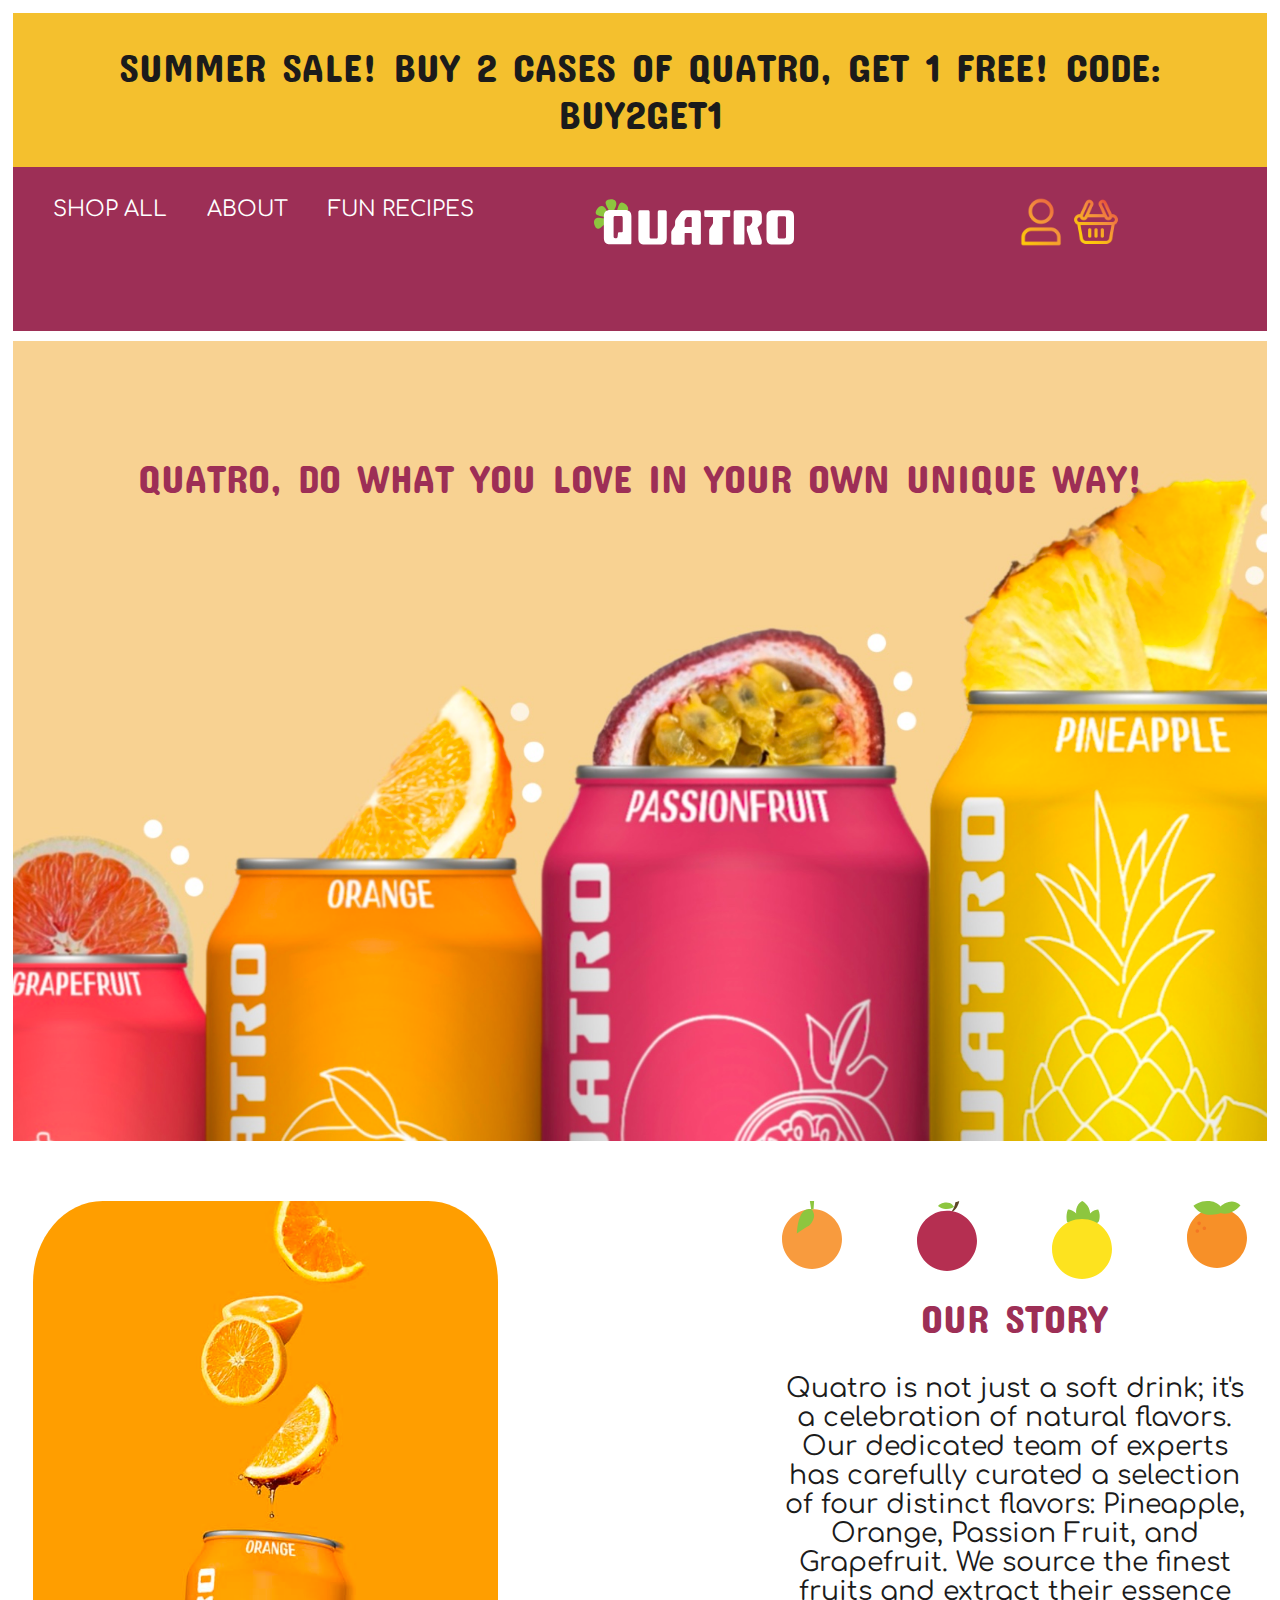
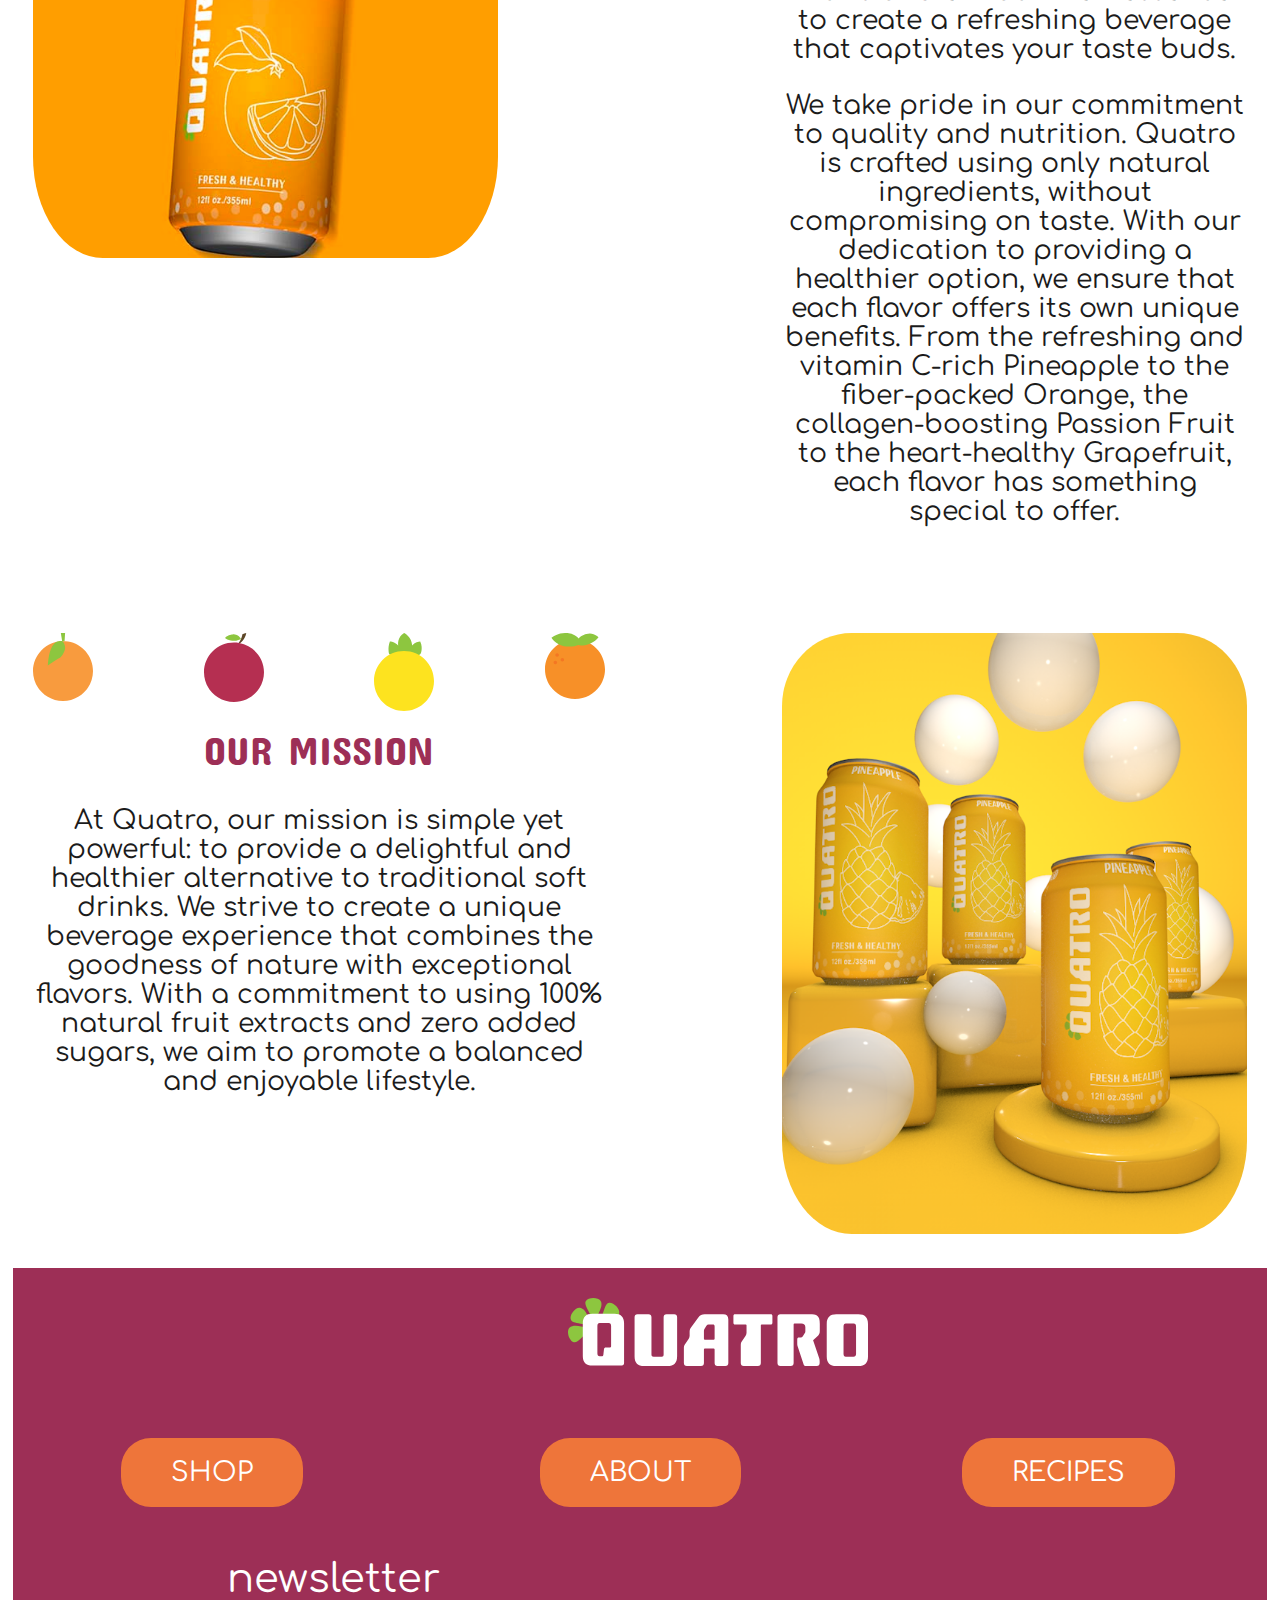
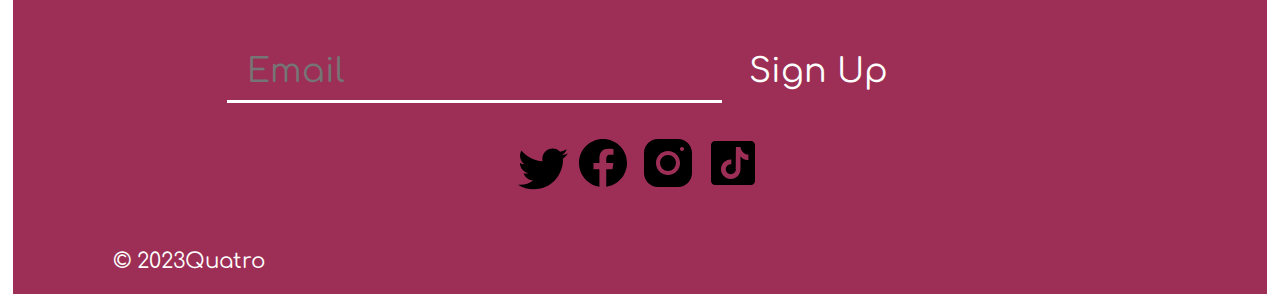
==== commit c5b622b4: "hamburger and video inserted" ====
--- a/about.html
+++ b/about.html
@@ -3,7 +3,7 @@
     <head>
         <meta charset="UTF-8">
         <meta name="Viewport" content="width=device-width">
-        <title>Quatro About</title>
+        <title>Quatro</title>
         <link rel="preconnect" href="https://fonts.googleapis.com">
         <link rel="preconnect" href="https://fonts.gstatic.com" crossorigin>
         <link href="https://fonts.googleapis.com/css2?family=Comfortaa:wght@300;400;500;600&family=Concert+One&display=swap" rel="stylesheet">
@@ -11,7 +11,7 @@
         <link href="css/grid.css" rel="stylesheet">
     </head>
      <body>
-        <h1 class="hidden">About Page</h1>
+        <h1 class="hidden">Quatro Template</h1>
         <section id="promotion">
             <div class="grid-con">
                 <h2 class="col-span-4 m-col-span-12 l-col-span-12 xl-col-span-12 box">
@@ -22,51 +22,65 @@
 
         <header>
             <div class="grid-con">
-                <div class="mobile tablet hamburger-menu">
-                    <div class="mobile col-span-1 box hamburger-icon ">
-                    <button class="hamburgerImg">
-                        <img src="/img/hamburger-menu.svg" alt="Hamburger Menu"></button>
-                    </div>
+                <div class="mobile m-col-span-1 box">
+                    <nav>
+                        <div id="menuToggle">
+                          <input type="checkbox" />
+                     
+                          <span></span>
+                          <span></span>
+                          <span></span>
+                          
+                          <ul class="mobile col-span-4 box" id="menu-mobile">
+                           <li><a href="index.html">Home</a></li>
+                           <li><a href="shop.html">Shop</a></li>
+                           <li><a href="about.html">About Us</a></li>
+                           <li><a href="recipes.html" target="_blank">Contact</a></li>
+                          </ul>
+                        </div>
+                      </nav>
+                      </div>
                     <div class="tablet m-col-span-3 box hamburger-icon ">
-                        <button class="hamburgerImg"> 
-                            <img src="/img/hamburger-menu.svg" alt="Hamburger Menu"></button>
-                        </div>
-                        
-                        <div class="show-menu mobile col-span-4 box">
-                <ul class="menu-items">
-                    <li><a href="index.html">Home</a></li>
-                    <li><a href="shop.html">Shop</a></li>
-                    <li><a href="about.html">About Us</a></li>
-                    <li><a href="recipes.html">Recipes</a></li>
-                </ul>
-                    </div>
-            </div> 
+                        <nav>
+                            <div id="menuToggle">
+                              <input type="checkbox"/>
+                         
+                              <span></span>
+                              <span></span>
+                              <span></span>
+                              
+                              <ul class="tablet l-col-span-12 box" id="menu-tablet">
+                                <li><a href="index.html">Home</a></li>
+                                <li><a href="shop.html">Shop</a></li>
+                                <li><a href="about.html">About Us</a></li>
+                                <li><a href="recipes.html" target="_blank">Contact</a></li>
+                              </ul>
+                            </div>
+                          </nav>
+                          </div>
             <nav class= "desktop l-col-span-5 box" >
                 <ul>
-                    <li><a href="index.html">Home</a></li>
-                    <li><a href="shop.html">Shop</a></li>
-                    <li><a href="about.html">About Us</a></li>
-                    <li><a href="recipes.html">Recipes</a></li>
+                    <li><a href="shop.html">SHOP ALL</a></li>
+                    <li><a href="about.html">ABOUT</a></li>
+                    <li><a href="recipes.html">FUN RECIPES</a></li>
                 </ul>
                 </nav>
-              <nav class="xldesktop xl-col-span-5 box">
+              <nav class="xldesktop xl-col-span-4 box">
             <ul>
-                <li><a href="index.html">Home</a></li>
-                <li><a href="shop.html">Shop</a></li>
-                <li><a href="about.html">About Us</a></li>
-                <li><a href="recipes.html">Recipes</a></li>
+                <li><a href="shop.html">SHOP ALL</a></li>
+                <li><a href="about.html">ABOUT</a></li>
+                <li><a href="recipes.html">FUN RECIPES</a></li>
             </ul>
         </nav>
-              <div class="col-start-2 col-span-2 m-col-span-3 l-col-start-6 l-col-span-3 xl-col-start-6 xl-col-span-3 box">
+              <div class="col-start-2 col-span-2 m-col-span-3 l-col-start-6 l-col-span-3 xl-col-start-5 xl-col-span-3 box">
                 <a href="index.html"><img class="logo" src="/img/logo-original.svg" alt="Logo"></a>
               </div>
-              <div class="col-start-3 col-span-2 m-col-start-9 m-col-span-3 l-col-start-10 l-col-span-2 xl-col-start-10 xl-col-span-2 box">
+              <div class="col-start-4 col-span-2 m-col-start-9 m-col-span-3 l-col-start-10 l-col-span-2 xl-col-start-10 xl-col-span-2 box">
                 <a href="#"><img src="/img/user.png" alt="Login" ></a>
                 <a href="#"><img src="/img/shopping-basket.png" alt="Cart"></a>
               </div>
             </div>
-          </header>
-
+            </header>
 
          <div class="grid-con">
             <div class="mobile col-span-4 box about-hero-mobile">
@@ -132,6 +146,7 @@
     </section>
     <section class="grid-con newsletter">
         <div class="tablet m-col-span-12 box">
+            <div class="newsletter">
             <h3>Join our mailing list! </h3>
             <p>Enter your email to be the first to know about anything Quatro</p>
             </div>
@@ -144,6 +159,7 @@
             </div>
             </form>
         </div>
+    </div>
 </section>
 
     <script src="js/main.js"></script>
--- a/css/main.css
+++ b/css/main.css
@@ -65,7 +65,7 @@
 
 /*--- promotion ---*/
  #promotion {
-  background-color: #FFF995;
+  background-color: #F4C02E;
   text-align: center;
   padding: 0px;
 }
@@ -129,86 +129,181 @@
   background-color: #9D2F56;
   border:solid #9D2F56;
   }
-  .hamburgerImg img{
-    background-color:#9D2F56;
-    width: 50px;
-    height: 50px;
-    border-color:#9D2F56;
-    padding-top:40%;
-  } 
-  .mobile .hamburgerImg .hamburgericon {
-    width:30px;
-    height: 30px;
-  }
-  .hamburger-menu {
-   border: 0;
-   background-color: #9D2F56;
-   margin: 20px;
-   cursor: pointer;
-   z-index: 2;
-   position: absolute;
-   top:0;
-}
-
-.nava{
+/*hamburger*/
+
+
+#menuToggle
+{
+  display: block;
+  position: relative;
+  top: 50px;
+  left: 50px;
+  
+  z-index: 1;
+  
+  -webkit-user-select: none;
+  user-select: none;
+}
+
+#menuToggle a
+{
+  text-decoration: none;
+  color: white;
+  
+  transition: color 0.3s ease;
+}
+
+#menuToggle a:hover
+{
+  opacity: 0.7;
+}
+
+
+#menuToggle input
+  {
+  display: block;
+  width: 40px;
+  height: 32px;
   position: absolute;
-  height: 100%;
-  width:300px;
-  display: flex;
-  flex-direction:column;
-  justify-content: center;
-  margin-left: -300px;
-  transition: ease 700ms;
-  top:0;
-}
-
-.menu-items {
-  display: flex;
-  flex-direction: column;
-  background-color: #9D2F56;
-  justify-content: space-between;
-  height: 100%;
-  padding:150px 0px;
-
-}
-.menu-items li{
-  font-size: 50px;
-  margin: 0px, 80px;
-}
-.menu-items li a{
-  color:white;
-}
-
-.nava.close{
-  margin-left: 0px;
-}
-
-
-
-/*.show-menu{
-  position: fixed;
-  transform: translateY(-100%);
-  transition: transform 0.2s;
-  top: 0;
-  left: 0;
-  right: 0;
-  bottom: 0;
-  z-index: 99;
-  background: black;
-  color: white;
-  list-style: none;
-  padding-top: 4rem;
-}
-*/
-
+  top: -7px;
+  left: -5px;
+  
+  cursor: pointer;
+  
+  opacity: 0; /* hide this */
+  z-index: 2; /* and place it over the hamburger */
+  
+  -webkit-touch-callout: none;
+}
+
+/* makes the lines*/
+#menuToggle span
+{
+  display: block;
+  width: 40px;
+  height: 7px;
+  margin-bottom: 5px;
+  position: relative;
+  
+  background: white;
+  border-radius: 1px;
+  
+  z-index: 1;
+  
+  transform-origin: 2px 0px;
+  
+  transition: transform 0.5s cubic-bezier(0.77,0.2,0.05,1.0),
+              background 0.5s cubic-bezier(0.77,0.2,0.05,1.0),
+              opacity 0.55s ease;
+}
+
+#menuToggle span:first-child
+{
+  transform-origin: 0% 0%;
+}
+
+#menuToggle span:nth-last-child(2)
+{
+  transform-origin: 0% 100%;
+}
+
+/* 
+ * Transform all the lines of hamburger
+ * into an x.
+ */
+#menuToggle input:checked ~ span
+{
+  opacity: 1;
+  transform: rotate(45deg) translate(-2px, -1px);
+  background: white;
+}
+
+/*to hide the middle line.*/
+#menuToggle input:checked ~ span:nth-last-child(3)
+{
+  opacity: 0;
+  transform: rotate(0deg) scale(0.2, 0.2);
+}
+
+/*
+ * last line in other direction
+ */
+#menuToggle input:checked ~ span:nth-last-child(2)
+{
+  transform: rotate(-45deg) translate(0, -1px);
+}
+
+/*
+ * Make this absolute positioned
+ * at the top left of the screen
+ */
+#menu-tablet{
+  display: block;
+  position:absolute;
+  min-width:768px;
+ max-width:1155px;
+ height:800px;
+  margin: -100px 0 0px -50px;
+  padding-left: 50px;
+  padding-bottom: 50px;
+  padding-right: 50px;
+  padding-top: 125px;
+  background: #F89B3E;
+  list-style-type: none;
+  -webkit-font-smoothing: antialiased;
+  /* to stop flickering of text */
+  
+  transform-origin: 0% 0%;
+  transform: translate(-100%, 0);
+  
+  transition: transform 0.5s cubic-bezier(0.77,0.2,0.05,1.0);
+}
+
+#menu-mobile{
+  display: block;
+  position:absolute;
+  width:475px;
+  height: 800px;
+   margin: -100px 0 0 -50px;
+   padding: 50px;
+   padding-top: 125px;
+   background: #F89B3E;
+   list-style-type: none;
+   -webkit-font-smoothing: antialiased;
+   /* to stop flickering of text */
+   
+   transform-origin: 0% 0%;
+   transform: translate(-100%, 0);
+   
+   transition: transform 0.5s cubic-bezier(0.77,0.2,0.05,1.0);
+ }
+
+
+
+
+#menu-tablet li a
+{
+  padding: 25px 400px;
+  font-size: 24px;
+}
+#menu-mobile li a
+{
+  padding: 15px 120px;
+  font-size: 24px;
+}
+
+
+/*
+ * And let's slide it in from the left
+ */
+#menuToggle input:checked ~ ul{
+  transform: none;
+}
+/*end of burger*/
 nav{
   display:block;
   padding: 0px;
   background-color: #9D2F56;
-
-
-  
-
 
 }
 ul{
@@ -256,36 +351,47 @@
 
 .hero-content {
   color: black; 
-  padding-top: 40px;
+  padding-top: 100px;
 }
 
 .button {
   display: inline-block;
-  background-color: #ff0000; 
+  background-color: #F79028; 
   color: #ffffff; 
   padding: 10px 20px;
   text-decoration: none;
-}
-
-
-
+  border-radius:20px;
+}
+
+
+/*---hero section end--- */
 
 
 
 .branding-promises {
   background-color: #8DC63F; 
-  text-align: center;
   padding: 0px;
-}
-p .branding-promises {
-  color:white;
-}
-
-/*---hero section end--- */
+  justify-content: space-around;
+}
 
 #banner{
-  justify-content:space-evenly;
-}
+  color: white;
+  justify-content: space-around;
+  text-align: justify;
+  display: flex;
+  
+}
+#banner  ul li {
+ display:block;
+ list-style:none;
+ padding-right: 20px;
+ padding-left: 20px;
+ color: white;
+ text-align: center;
+ justify-content: space-around;
+}
+
+  /*about*/
 
 .about {
   padding: 20px;
@@ -390,9 +496,6 @@
 }
 /*video*/
 
-.video {
-
-}
 
 /* review*/
 .review{
@@ -414,22 +517,35 @@
   display: block;
   padding-bottom: 40px;
 }
-.review button{
+div .shop-button{
+width:250px;
+text-decoration: none;
+color: #EB6763;
+
+}
+.review .shop-button{
   background-color: white;
   color:#F5C569;
-  border-color: white;
+  border-color: transparent;
   font-size: 30pt;
   display: block;
-  padding-top:35px;
-  padding-bottom:35px;
-  border-radius: 45%;
+  padding-top:20px;
+  padding-bottom:20px;
+  border-radius: 50px;
   padding-left:15px;
   padding-right:15px;
+  text-decoration: none;
+  cursor: pointer;
+}
+.review .shop-button a{
+text-decoration: none;
+color: #EB6763;
 }
 #reviewer p{
   color: white;
   font-size: 16pt;
   text-align: center;
+
   
 }
 
@@ -493,22 +609,26 @@
 
         
 /*Newsletter*/
-section .newsletter {
+div .newsletter .tablet {
   background-color:#F2A01F;
   
 }
-section .newsletter p h3{
+.newsletter{
+  background-color: #F2A01F;
+}
+div .newsletter p h3{
   text-align: left;
 }
 .newsletter .form-inline input {
 font-size: 20pt;
-border-radius: 30%;;
+border-radius: 30px;
 border-color: transparent;
 padding-top: 20px;
 padding-bottom:20px;
 padding-left: 10px;
 padding-right: 150px;
 display: block;
+margin-right:none;
 }
 .newsletter .form-inline #email{
   background-color:#EE753A;
@@ -518,7 +638,7 @@
 }
 .newsletter .form-inline button {
  font-size: 20pt;
-border-radius: 30%;
+border-radius: 30px;
 border-color: transparent;
 background-color: #F4C02E;
 display:block;
@@ -544,7 +664,7 @@
     padding-bottom: 20px;
     border-color: #EE753A;
     color:white;
-    border-radius: 20%;
+    border-radius: 30px;
     font-size: 20pt;
     font-family: 'Comfortaa', sans-serif;
   }
@@ -663,8 +783,14 @@
   background-size:cover;
   background-position: center;
  height: 800px;}
- .instructions h2 p {
-text-align: left;
+
+.mobile-text-align{
+  text-align: left;
+  display: block;
+}
+ .mobile-text-align h2 p {
+  text-align:left;
+  display: block;
  }
 
 
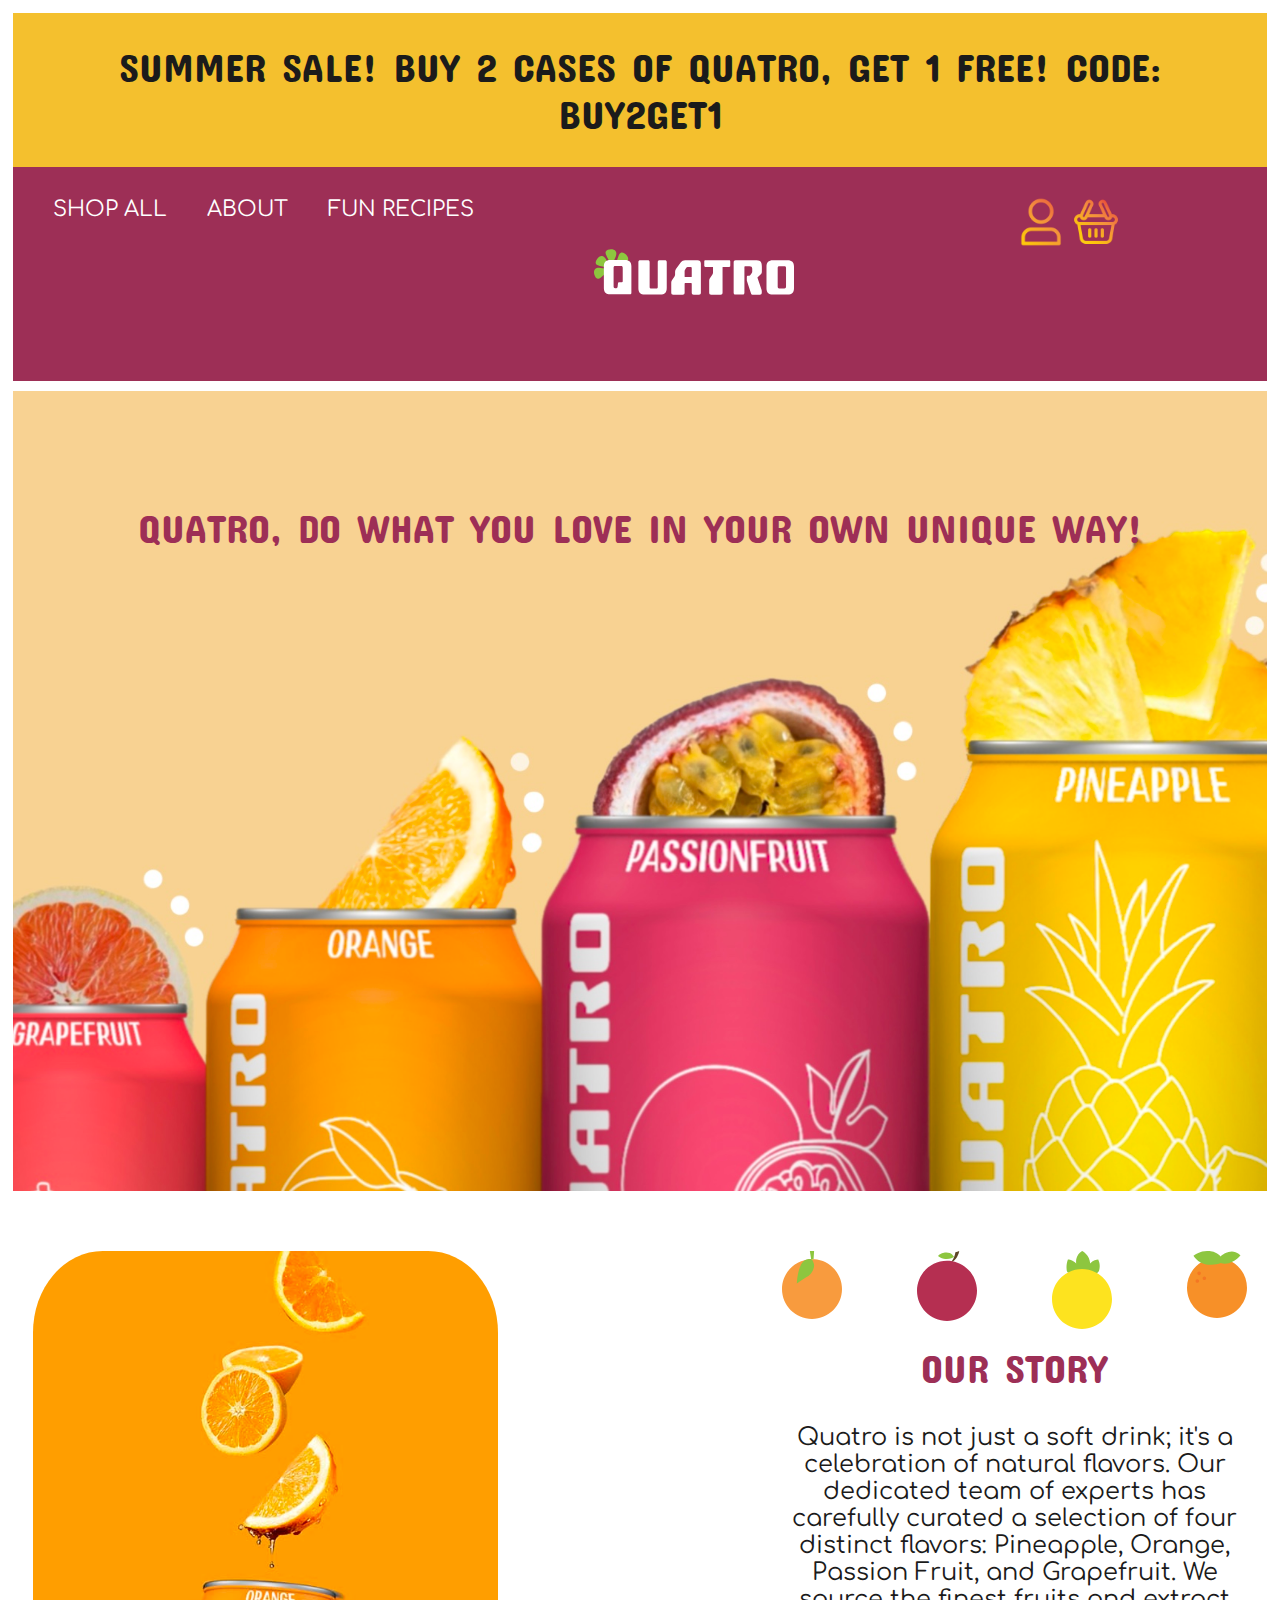
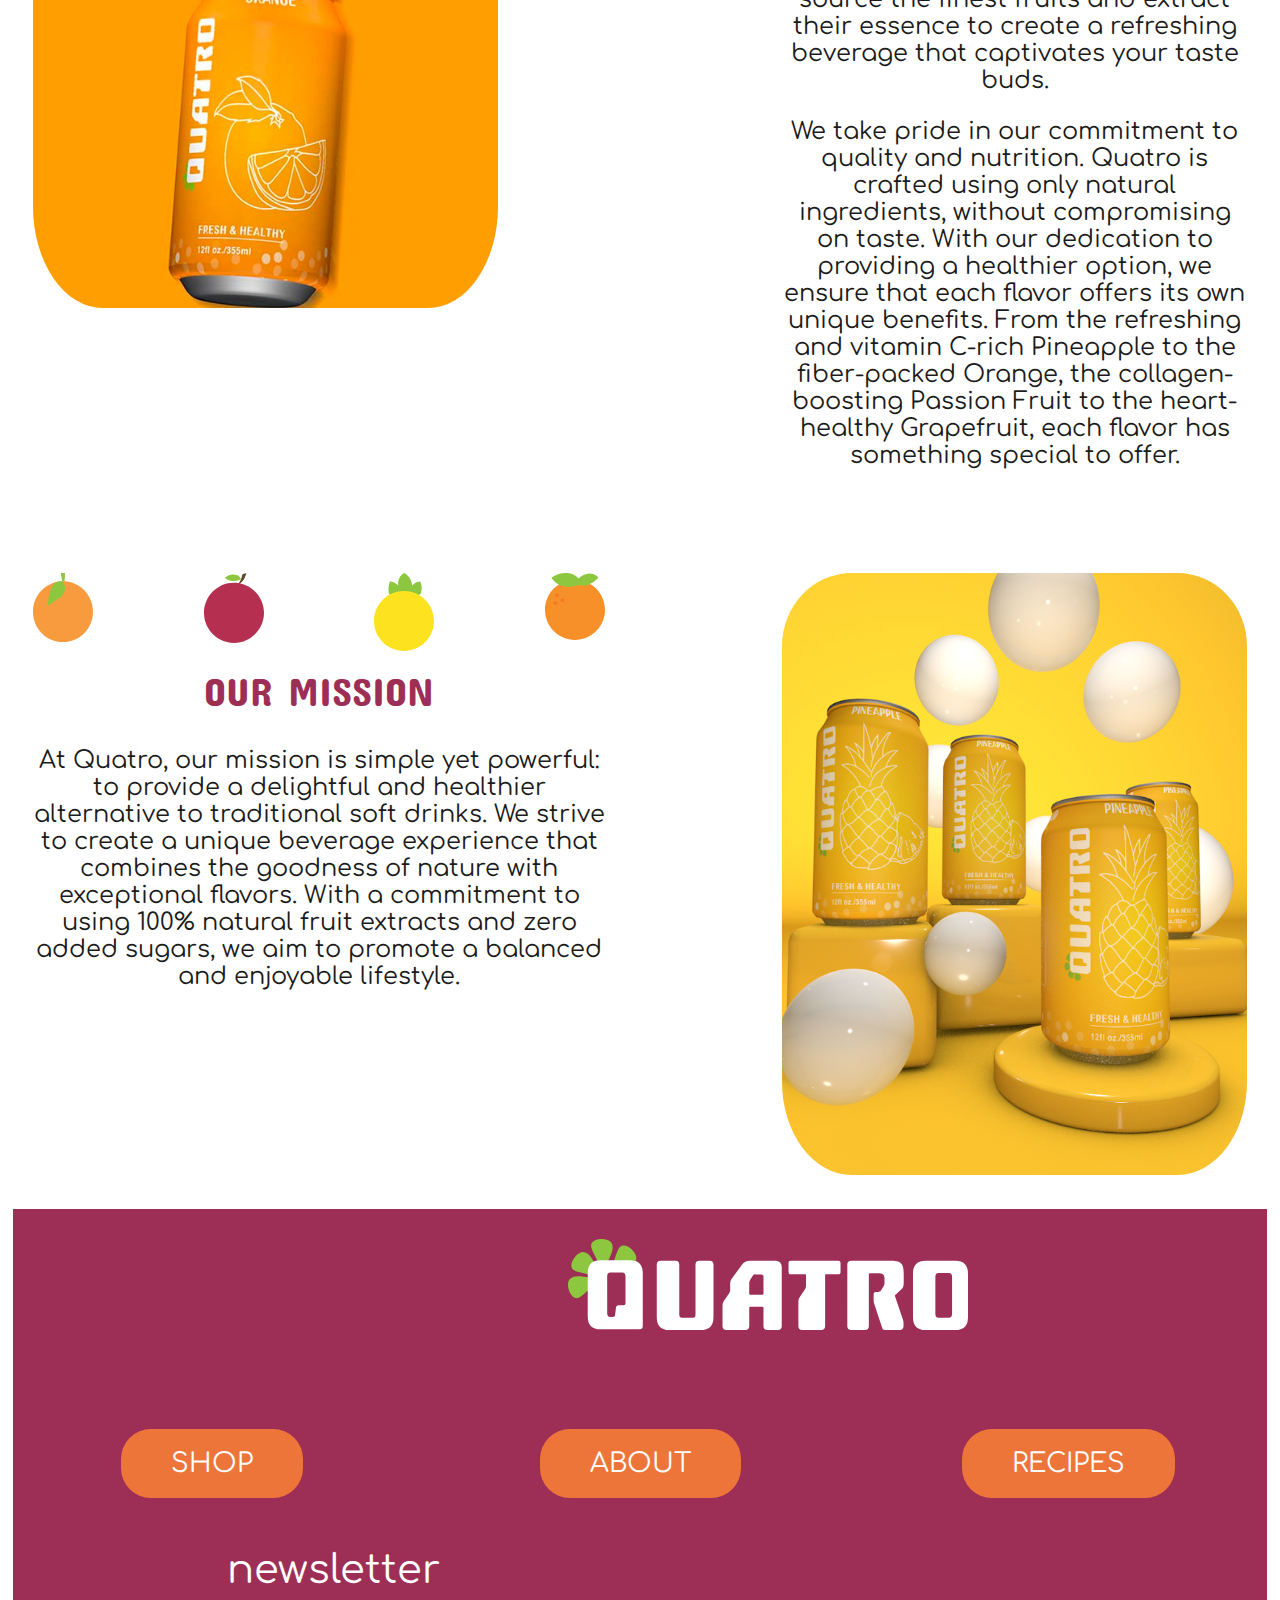
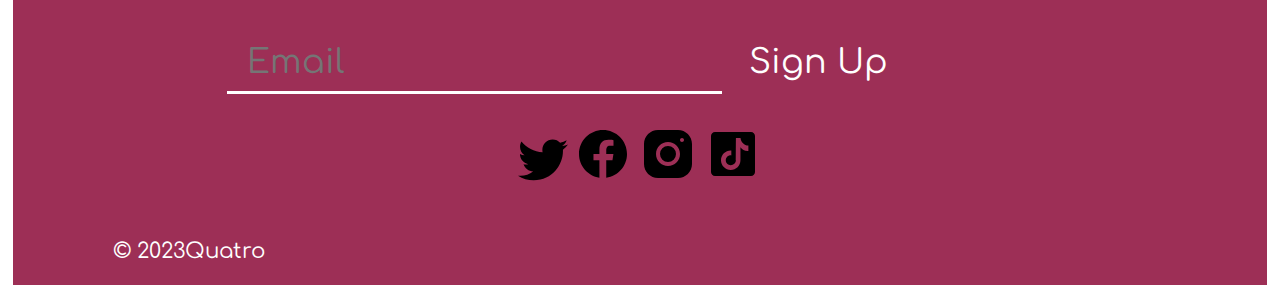
==== commit 399ae584: "adjusting header" ====
--- a/about.html
+++ b/about.html
@@ -58,20 +58,20 @@
                             </div>
                           </nav>
                           </div>
-            <nav class= "desktop l-col-span-5 box" >
-                <ul>
-                    <li><a href="shop.html">SHOP ALL</a></li>
-                    <li><a href="about.html">ABOUT</a></li>
-                    <li><a href="recipes.html">FUN RECIPES</a></li>
-                </ul>
-                </nav>
-              <nav class="xldesktop xl-col-span-4 box">
-            <ul>
-                <li><a href="shop.html">SHOP ALL</a></li>
-                <li><a href="about.html">ABOUT</a></li>
-                <li><a href="recipes.html">FUN RECIPES</a></li>
-            </ul>
-        </nav>
+                          <nav class= "desktop l-col-span-5 box" >
+                            <ul>
+                                <li><a href="shop.html">SHOP ALL</a></li>
+                                <li><a href="about.html">ABOUT</a></li>
+                                <li><a href="recipes.html">FUN RECIPES</a></li>
+                            </ul>
+                            </nav>
+                          <nav class="xldesktop xl-col-span-5 box">
+                        <ul>
+                            <li><a href="shop.html">SHOP ALL</a></li>
+                            <li><a href="about.html">ABOUT</a></li>
+                            <li><a href="recipes.html">FUN RECIPES</a></li>
+                        </ul>
+                    </nav>
               <div class="col-start-2 col-span-2 m-col-span-3 l-col-start-6 l-col-span-3 xl-col-start-5 xl-col-span-3 box">
                 <a href="index.html"><img class="logo" src="/img/logo-original.svg" alt="Logo"></a>
               </div>
--- a/css/main.css
+++ b/css/main.css
@@ -44,13 +44,13 @@
   font-size:24pt;
  }
  p{
-  font-size: 20pt;
+  font-size: 18pt;
  }
  a {
     text-decoration: none;
    font-family: 'Comfortaa', sans-serif;
     transition:all .5s ease-in-out;
-    font-size: 20pt;
+    font-size: 14pt;
 
  }
  input,textarea{
@@ -59,9 +59,7 @@
     padding:0px;
  }
 
- .spacer {
-   margin-top: 0px;
- }
+
 
 /*--- promotion ---*/
  #promotion {
@@ -92,9 +90,9 @@
 /*--- header ---*/
 
 .logo{
-  height: 100px;
-  width: 300px;
-  padding-bottom:50px;
+  height: 150px;
+  width: 400px;
+
 
 }
 header {
@@ -110,10 +108,11 @@
   cursor: pointer;
 }
 
-header a {
+header a  {
   display: inline-block;
   margin-right: 0px;
   color: white;
+  font-size: 16pt;
 }
 
 header a:hover img {
@@ -341,6 +340,7 @@
   background-size: cover;
   background-position: center;
   height:823px;
+  margin-top:0px;
 }
 .col-span-4 .hero {
   background-image: url("../img/header-img.jpg");
@@ -817,4 +817,112 @@
 .the-about-images img {
   border-radius: 15%;
   padding-top: 20px;
+}
+
+
+/* carousel */
+
+.carousel {
+  display: flex;
+  overflow-x: scroll;
+  scroll-snap-type: x mandatory;
+  margin: auto;
+}
+
+
+.carousel-item {
+  flex-shrink: 0;
+  width: 100%;
+  scroll-snap-align: start;
+  display: flex;
+}
+
+
+.carousel-content {
+  margin-top: 50px;
+  flex: 1;
+  padding: 20px;
+  color: #ffffff;;
+  text-align: left;
+}
+
+/* Adjust text styles */
+.carousel-title {
+  font-size: 36px;
+  font-family: 'Concert One', sans-serif;
+  margin-bottom: 5px;
+  text-align: left;
+  color: #ffffff;
+}
+
+.carousel-subtitle {
+  font-size: 18px;
+  text-align: left;
+  color: #ffffff;
+}
+
+.carousel-paragraph {
+  font-size: 20px;
+  margin-bottom: 15px;
+}
+
+.carousel-button {
+  display: inline-block;
+  padding: 10px 20px;
+  border-radius: 5px;
+  text-decoration: none;
+  font-family: 'Concert One', sans-serif;
+  transition: background-color 0.3s;
+}
+
+/* Add specific button colors for each flavor */
+.orange-flavour .carousel-button {
+  background-color: white;
+  color: #F47723;
+}
+
+.orange-flavour{
+  background-color: #F47723;
+}
+.passionfruit-flavour .carousel-button {
+  background-color:white;
+  color: #B52F51;
+}
+
+.passionfruit-flavour{
+  background-color: #B52F51;
+}
+
+.grapefruit-flavour .carousel-button {
+  background-color:white;
+  color: #EB6763;
+}
+
+.grapefruit-flavour{
+  background-color: #EB6763;
+}
+
+.pineapple-flavour .carousel-button {
+  background-color:white;
+  color: #F4C02E;
+}
+
+.pineapple-flavour{
+  background-color: #F4C02E;
+}
+
+/* Adjust image styles */
+.carousel img {
+  flex-shrink: 0;
+  border-radius: 10px;
+  height: 300px; /* Set a fixed height */
+  object-fit: cover; /* Maintain aspect ratio and crop if necessary */
+  margin-right: 20px;
+  align-items: center;
+}
+
+
+/* Apply carousel effect */
+.carousel:hover .carousel-item:not(:hover) {
+  transform: scale(0.8);
 }